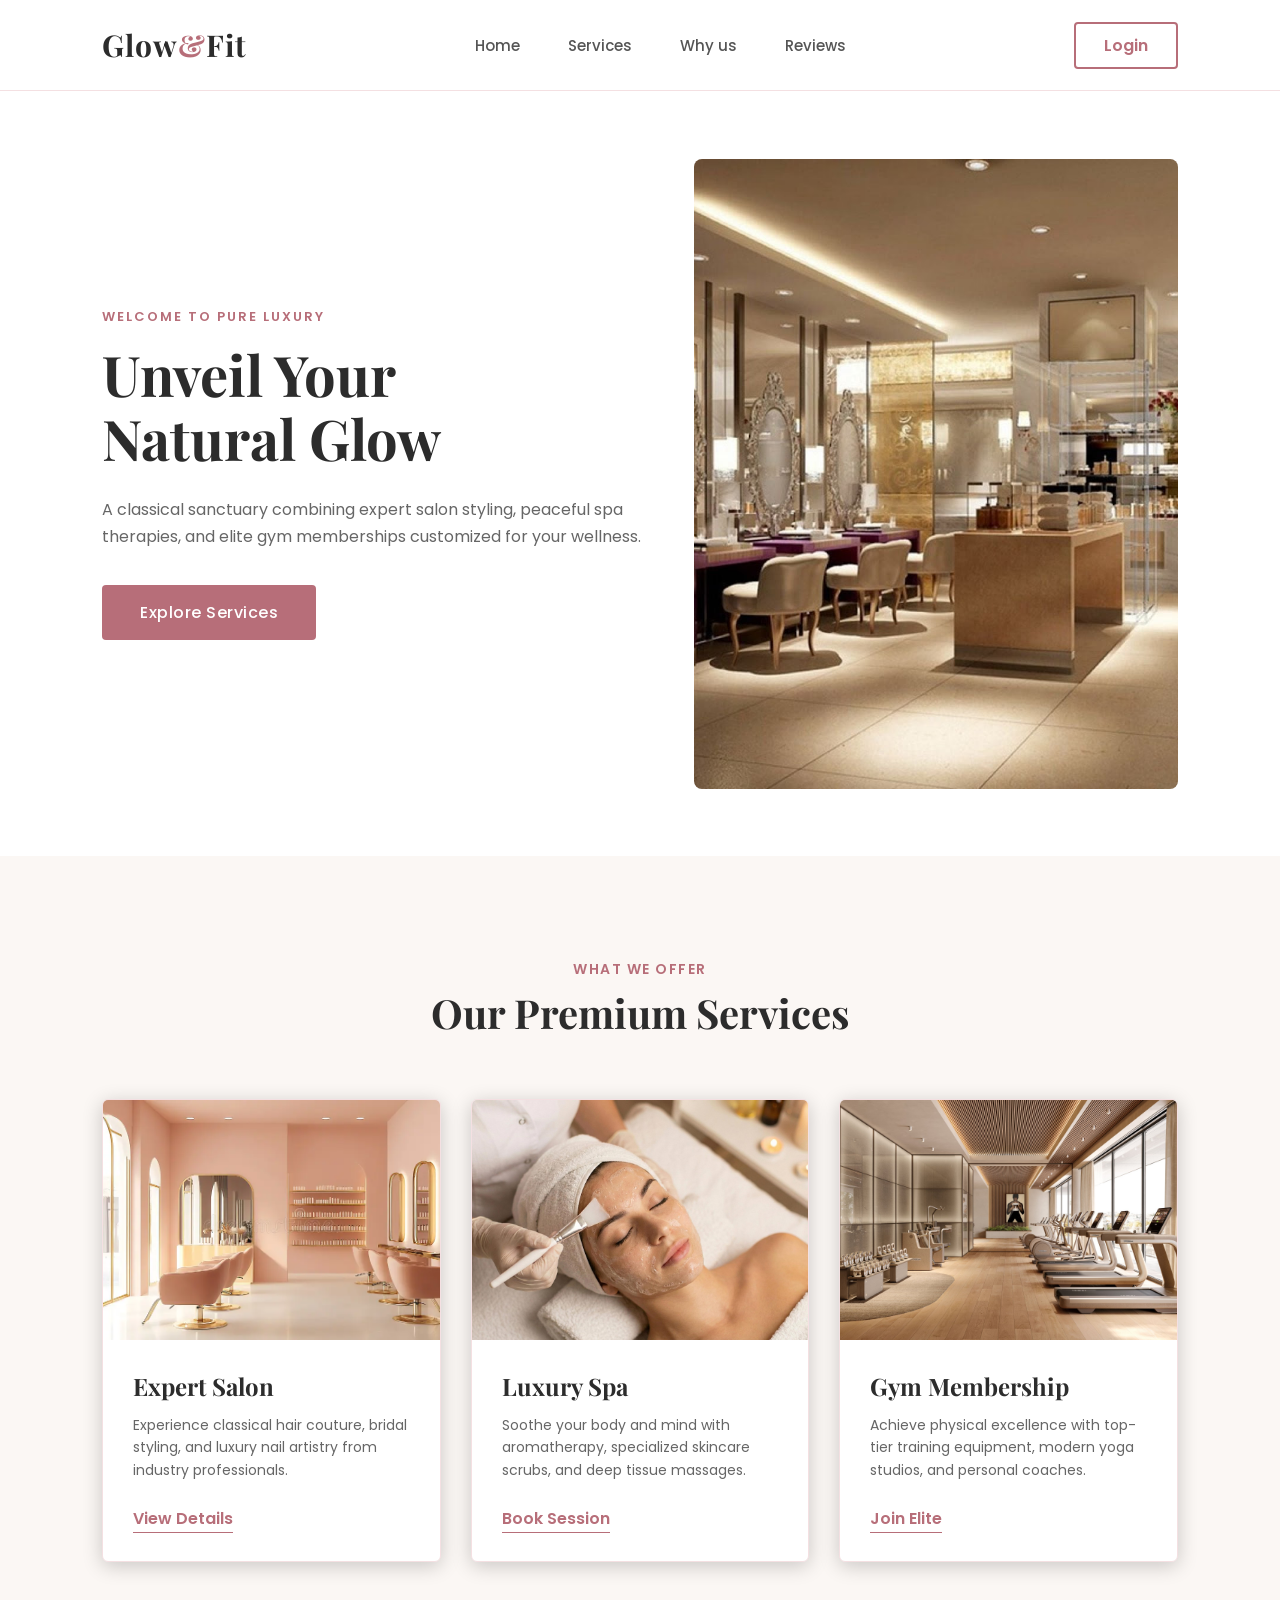
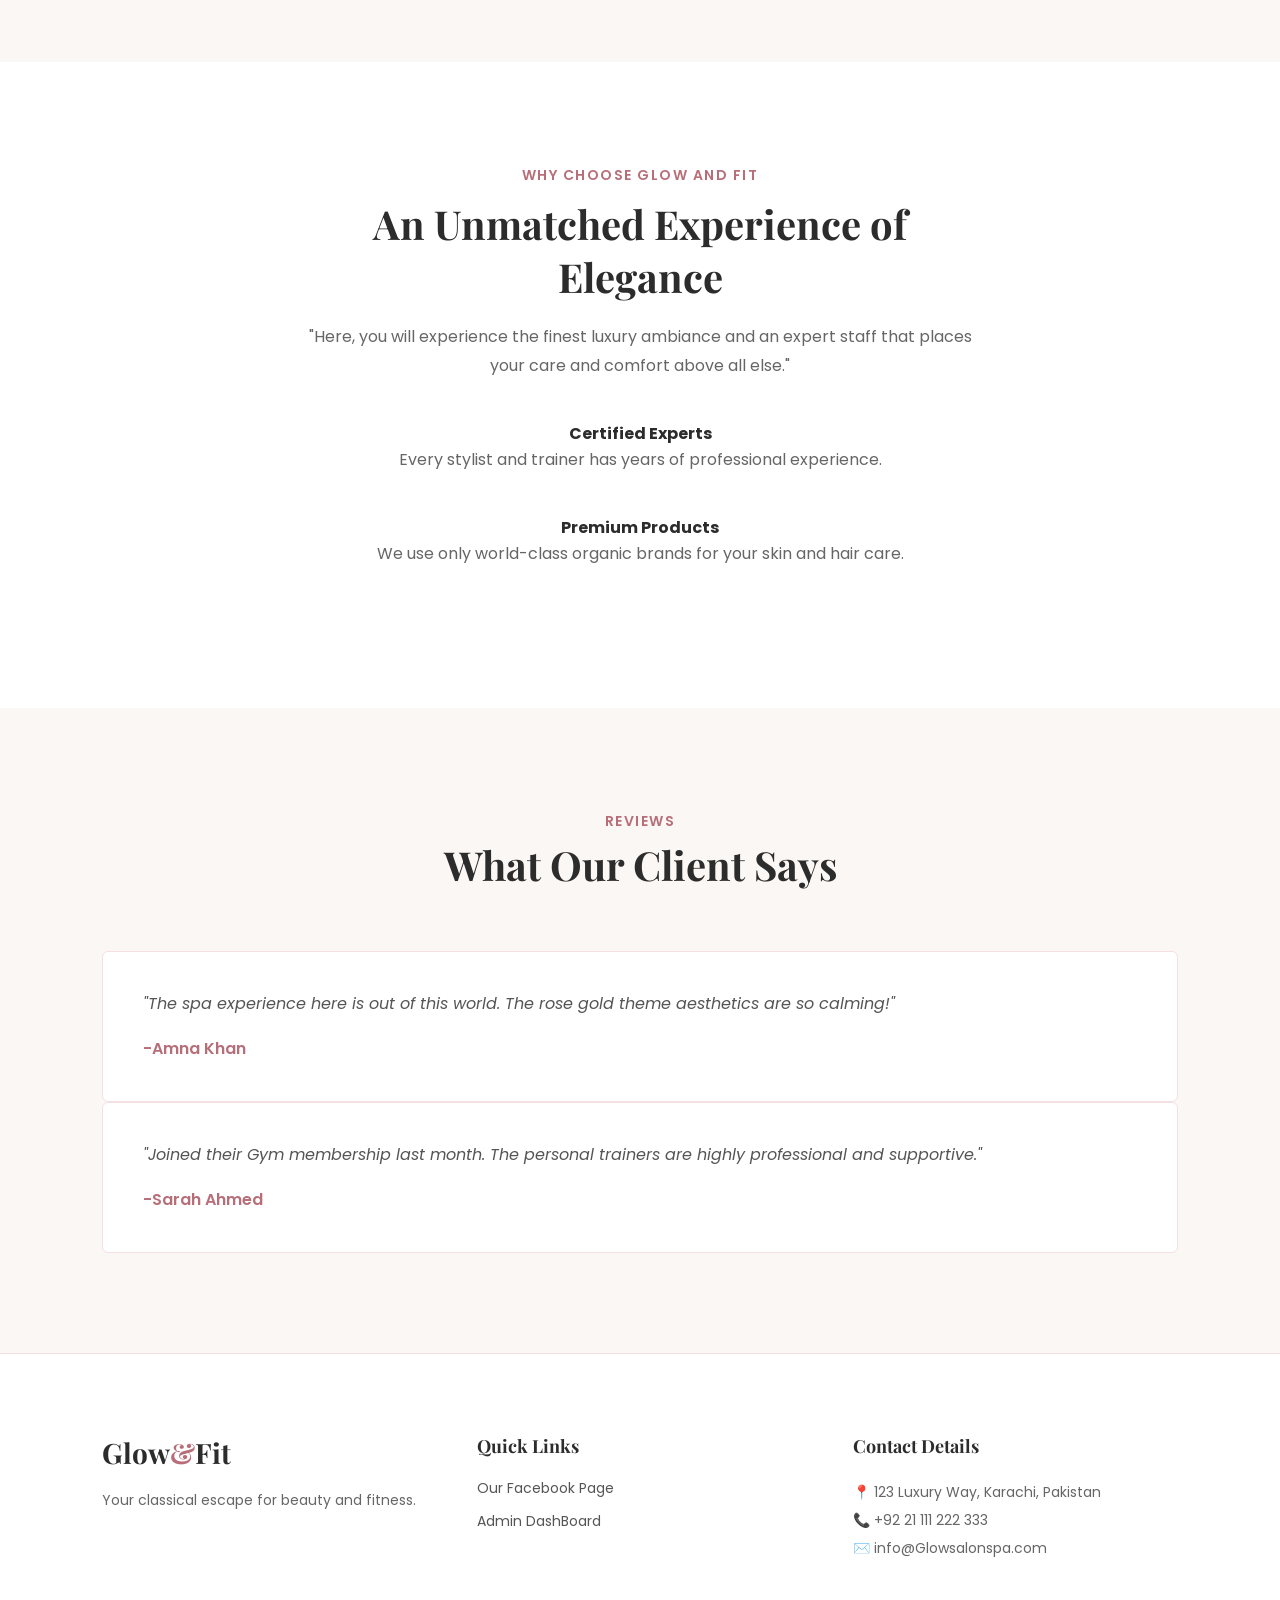
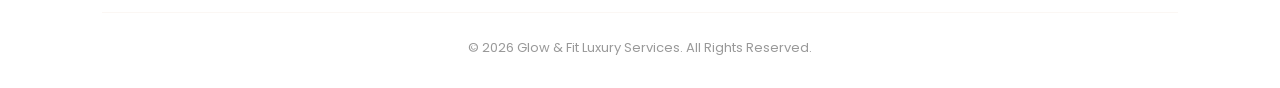
==== index.html @ 914b9cad "Rename landing_page.html to index.html" ====
<!DOCTYPE html>
<html lang="en">
<head>
    <meta charset="UTF-8">
    <meta name="viewport" content="width=device-width, initial-scale=1.0">
    <title>Glow and Fit |Spa, Salon & Gym</title>
    <link rel="stylesheet" href="landing_page.css">
    <link href="https://fonts.googleapis.com/css2?family=Playfair+Display:ital,wght@0,400..900;1,400..900&family=Poppins:wght@300;400;500;600&display=swap" rel="stylesheet">
</head>
<body>
<header class="navbar">
    <div class="logo">Glow<span>&</span>Fit</div>
    <nav class="nav-links">
     <a href="#home">Home</a>  
     <a href="#services">Services</a>
     <a href="#why-choose-us">Why us</a> 
     <a href="#testimonails">Reviews</a>
    </nav>
    <div class="nav-btn">
        <a href="dashboard.html" class="btn-login">Login</a>
    </div>
</header>
<!--Hero section-->
<section id="home" class="hero">
   <div class="hero-content">
   <span class="hero-tagline">Welcome to Pure Luxury</span> 
   <h1>Unveil Your <br>Natural Glow</h1>
   <p>A classical sanctuary combining expert salon styling, peaceful spa therapies, and elite gym memberships customized for your wellness.</p>
   <a href="#services" class="btn-cta">Explore Services</a>
   </div>
   <div class="hero-img-container">
   <div class="hero-main-img"></div>
   </div>
   </section>
   <!---SERVICES SECTION-->
   <section id="services" class="services-container">
        <div class="section-title">
            <span>What We Offer</span>
            <h2>Our Premium Services</h2>
        </div>
        <div class="services-grid">
        <!--SERVICES 1: SPA SERVICES-->  
    <div class="service-card">
        <div class="card-image salon-img"></div>
        <div class="card-content">
            <h3>Expert Salon</h3>
            <p>Experience classical hair couture, bridal styling, and luxury nail artistry from industry professionals.</p>
                    <a href="#" class="card-link">View Details</a>
        </div>
    </div>  
    <!---SERVICES 2: SPA-->
    <div class="service-card">
        <div class="card-image spa-img"></div>
        <div class="card-content">
            <h3>Luxury Spa</h3>
            <p>Soothe your body and mind with aromatherapy, specialized skincare scrubs, and deep tissue massages.</p>
            <a href="#" class="card-link">Book Session </a>
        </div>
    </div>
    <!---SERVICES 3:GYM-->
    <div class="service-card">
        <div class="card-image gym-img"></div>
        <div class="card-content">
            <h3>Gym Membership</h3>
            <p>Achieve physical excellence with top-tier training equipment, modern yoga studios, and personal coaches.</p>
                    <a href="#" class="card-link">Join Elite</a>
                </div>
        </div>
    </div>
    </section>
    <!---WHY CHOOSE US SECTION-->
    <section id="why-choose-us" class="why-us-container">
        <div class="why-us-content">
            <span>Why choose Glow and Fit</span>
            <h2>An Unmatched Experience of Elegance</h2>
            <p>"Here, you will experience the finest luxury ambiance and an expert staff that places your care and comfort above all else."</p>
            <div class="features-list">
                <div class="feature-item">
                    <h4>Certified Experts</h4>
                    <p>Every stylist and trainer has years of professional experience.</p>
                </div>
                <div class="feature-item">
                    <h4>Premium Products</h4>
                    <p>We use only world-class organic brands for your skin and hair care.</p>
                </div>
            </div>
        </div>
    </section>
    <!---TESTIMONIALS SECTION-->
    <section id="testimonials" class="testimonails-container">
        <div class="section-title">
            <span>Reviews</span>
            <h2>What Our Client Says</h2>
        </div>
        <div class="testimonials-grid">
            <div class="testimonial-card">
              <p class="review-text">"The spa experience here is out of this world. The rose gold theme aesthetics are so calming!"</p>
             <h4 class="cleint-name">-Amna Khan</h4>
            </div>
            <div class="testimonial-card">
             <p class="review-text">"Joined their Gym membership last month. The personal trainers are highly professional and supportive."</p>
          <h4 class="cleint-name">-Sarah Ahmed</h4>  
            </div>
        </div>
    </section>
   <!---FOOTER SECTION-->   
   <footer class="footer">
    <div class="footer-grid">
        <div class="footer-box">
    <h3 class="footer-logo">Glow<span>&</span>Fit</h3>
    <p>Your classical escape for beauty and fitness.</p>
        </div>
        <div class="footer-box">
            <h4>Quick Links</h4>
            <a href="https://www.facebook.com" target="_blank">Our Facebook Page</a>
            <a href="dashboard.html">Admin DashBoard</a>
        </div>
        <div class="footer-box">
                <h4>Contact Details</h4>
                <p>📍 123 Luxury Way, Karachi, Pakistan</p>
                <p>📞 +92 21 111 222 333</p>
                <p>✉️ info@Glowsalonspa.com</p>
            </div>
    </div>
    <div class="footer-bottom">
      <p>&copy; 2026 Glow & Fit Luxury Services. All Rights Reserved.</p>  
    </div>
   </footer>
</body>
</html>
---- landing_page.css ----
* {
    margin: 0;
    padding: 0;
    box-sizing: border-box;
    text-decoration: none;
    list-style: none;
}
html {
    scroll-behavior: smooth;
}
body {
    font-family: 'Poppins', sans-serif;
    color: #2c2c2c; /* Deep Charcoal for readability */
    background-color: #fbf7f4; /* Soft Beige Background */
}
/* --- NAVBAR SECTION --- */
.navbar {
    display: flex;
    justify-content: space-between;
   align-items: center;
   padding: 25px 8%;
   background-color: #ffffff; /* White navbar background */
    border-bottom: 1px solid #f4e0e2; /* Soft pink border line */
    position: sticky;
    top: 0;
    z-index: 1000;
}
.logo {
    font-family: 'Playfair Display', serif;
    font-size: 30px;
    font-weight: 700;
    color: #2c2c2c;
    letter-spacing: 1px;
}
.logo span {
    color: #b76e79;
}
.nav-links a {
    color: #555;
    font-weight: 500;
    margin: 0 22px;
    transition: color 0.3s ease;
    font-size: 15px;
}
.nav-links a:hover {
    color: #b76e79;   
}
.btn-login {
    background-color: transparent;
    color: #b76e79;  
    border: 2px solid #b76e79;   
    padding: 10px 28px;
    border-radius: 4px;
    font-weight: 600;
    transition: all 0.3s ease;
}
.btn-login:hover {
    background-color: #b76e79;   
    color: #ffffff;
    box-shadow: 0 4px 12px rgba(183, 110, 121, 0.2);
}
/* --- HERO SECTION --- */
.hero {
    height: 85vh;
    display: flex;
    align-items: center;
    justify-content: space-between;
    padding: 0 8%;
    background-color: #ffffff; /* White crisp hero background */
}
.hero-content {
    max-width: 550px;
}
.hero-tagline {
   color: #b76e79; 
   font-weight: 600;
   text-transform: uppercase;
   letter-spacing: 2px;
   font-size: 13px;
   display: block;
   margin-bottom: 15px;  
}
.hero-content h1 {
    font-family: 'Playfair Display', serif;
    font-size: 56px;
    line-height: 1.15;
    color: #2c2c2c;
    margin-bottom: 25px;
}
.hero-content p {
    font-size: 16px;
    margin-bottom: 35px;
    line-height: 1.7;
    color: #666;    
}
.btn-cta {
    background-color: #b76e79;
    color: #ffffff;
    padding:  15px 38px;
    border-radius: 4px;
    font-weight: 500;
    letter-spacing: 0.5px;
    transition: background 0.3s ease;
    display: inline-block;
}
.btn-cta:hover {
    background-color: #a25c67;
}
.hero-img-container {
   width: 45%;
   height: 70vh;
}
/* Hero section main picture placeholder */
.hero-main-img{
    width: 100%;
    height: 100%;
    background-image:  url('hero-bg.jpg');
    background-size: cover;
    background-position: center;
    border-radius: 8px;
}
/* --- SERVICES SECTION --- */
.services-container {
    padding: 100px 8%;
    background-color: #fbf7f4;
}
.section-title {
    text-align: center;
    margin-bottom: 60px;
}
.section-title span {
    color: #b76e79;
    font-size: 14px;
    font-weight: 600;
    text-transform: uppercase;
    letter-spacing: 1.5px;
}
.section-title h2 {
    font-family: 'Playfair Display', serif;
    font-size: 40px;
    color: #2c2c2c;
    margin-top: 5px;
}
.services-grid {
    display: flex;
    justify-content: space-between;
    gap: 30px;
}
.service-card {
    background: #ffffff;
    flex: 1;
    border-radius: 6px;
    overflow: hidden;
    box-shadow: 0 4px 20px rgba(0, 0, 0, 0.2);
    border: 1px solid #f4e0e2;
    transition: transform 0.3s ease;
}
.service-card:hover {
    transform: translateY(-8px);
}
.card-image  {
    height: 240px;
    background-size: cover;
    background-position: center;
}
.salon-img  {
    background-image:  url('salon.jpg');
}
.spa-img {
    background-image: url('spa.jpg');
}
.gym-img {
    background-image: url('gym.jpg');
}
.card-content {
    padding: 30px;
}
.card-content h3 {
    font-family: 'Playfair Display', serif;
    font-size: 24px;
    color: #2c2c2c;
    margin-bottom: 12px;
}
.card-content p {
    font-size: 14px;
    color: #666;
    line-height: 1.6;
    margin-bottom: 25px;
}
.card-link {
    color: #b76e79;
    font-weight: 600;
    border-bottom: 1px solid #b76e79;
    padding-bottom: 2px;
     transition: opacity 0.3s;
}
.card-link:hover {
    opacity: 0.7;
}
/* --- WHY CHOOSE US SECTION --- */
.why-us-container {
    padding: 100px 8%;
    background-color: #ffffff;
    display: flex;
    align-items: center;
    justify-content: center;
    text-align: center;
}
.why-us-content{
    max-width: 700px;
}
.why-us-content span {
    color: #b76e79;
    font-size: 14px;
    font-weight: 600;
    text-transform: uppercase;
    letter-spacing: 1.5px;
}
.why-us-content h2 {
    font-family: 'Playfair Display', serif;
    font-size: 40px;
    margin: 10px 0 20px 0;
}
.why-us-content p {
    color: #666;
    line-height: 1.8;
    margin-bottom: 40px;
}
.feautres-list {
    display: flex;
    justify-content: space-between;
    gap: 30px;
    text-align: left;
}
.feautre-item {
    background-color: #fbf7f4;
    padding: 25px;
    border-radius: 6px;
    flex: 1;
    border-left: 4px solid #b76e79;
}
.feautre-item h4 {
    font-family: 'Playfair Display', serif;
    font-size: 18px;
    margin-bottom: 8px;
    color: #2c2c2c;
}
/* --- TESTIMONIALS SECTION --- */
.testimonails-container {
    padding: 100px 8%;
    background-color: #fbf7f4;
}
.testimonails-grid {
    display: flex;
    justify-content: space-between;
    gap: 30px;
}
.testimonial-card {
    background-color: #ffffff;
    padding: 40px;
    border-radius: 6px;
    flex: 1;
    border: 1px solid #f4e0e2;
    position: relative;
}
.review-text {
    font-style: italic;
    color: #555;
    line-height: 1.5;
    margin-bottom: 20px;
}
.cleint-name {
    color: #b76e79;
    font-weight: 600;
}
/* --- FOOTER SECTION --- */
.footer {
    background-color: #ffffff;
    padding: 80px 8% 30px 8%;
   border-top: 1px solid #f4e0e2;
}
.footer-grid {
    display: flex;
    justify-content: space-between;
    gap: 50px;
    margin-bottom: 50px;
}
.footer-box {
    flex: 1;
}
.footer-logo {
    font-family: 'Playfair Display', serif;
    font-size: 28px;
    margin-bottom: 15px;
}
.footer-logo span { color: #b76e79;}
.footer-box h4{
    font-family: 'Playfair Display', serif;
    font-size: 18px;
    margin-bottom: 20px;
    color: #2c2c2c;
}
.footer-box p {
    color: #666;
    font-size: 14px;
   line-height: 2;
}
.footer-box a {
    display: block;
    color: #555;
    font-size: 14px;
    margin-bottom: 12px;
    transition: color 0.3s;
}
.footer-box a:hover {
    color: #b76e79;
}
.footer-bottom {
    text-align: center;
    border-top: 1px solid #fbf7f4;
    padding-top: 25px;
    font-size: 13px;
    color: #999;
}
/* --- RESPONSIVE LAYOUT (Mobile View) --- */
@media (max-width: 768px) {
    .nav-links { display: none; }
    .hero { flex-direction: column; text-align: center; height: auto; padding: 50px 5%; }
    .hero-image-container { width: 100%; height: 40vh; margin-top: 30px; }
    .services-grid, .features-list, .testimonials-grid, .footer-grid { flex-direction: column; }
    .hero-content h1 { font-size: 38px; }
}
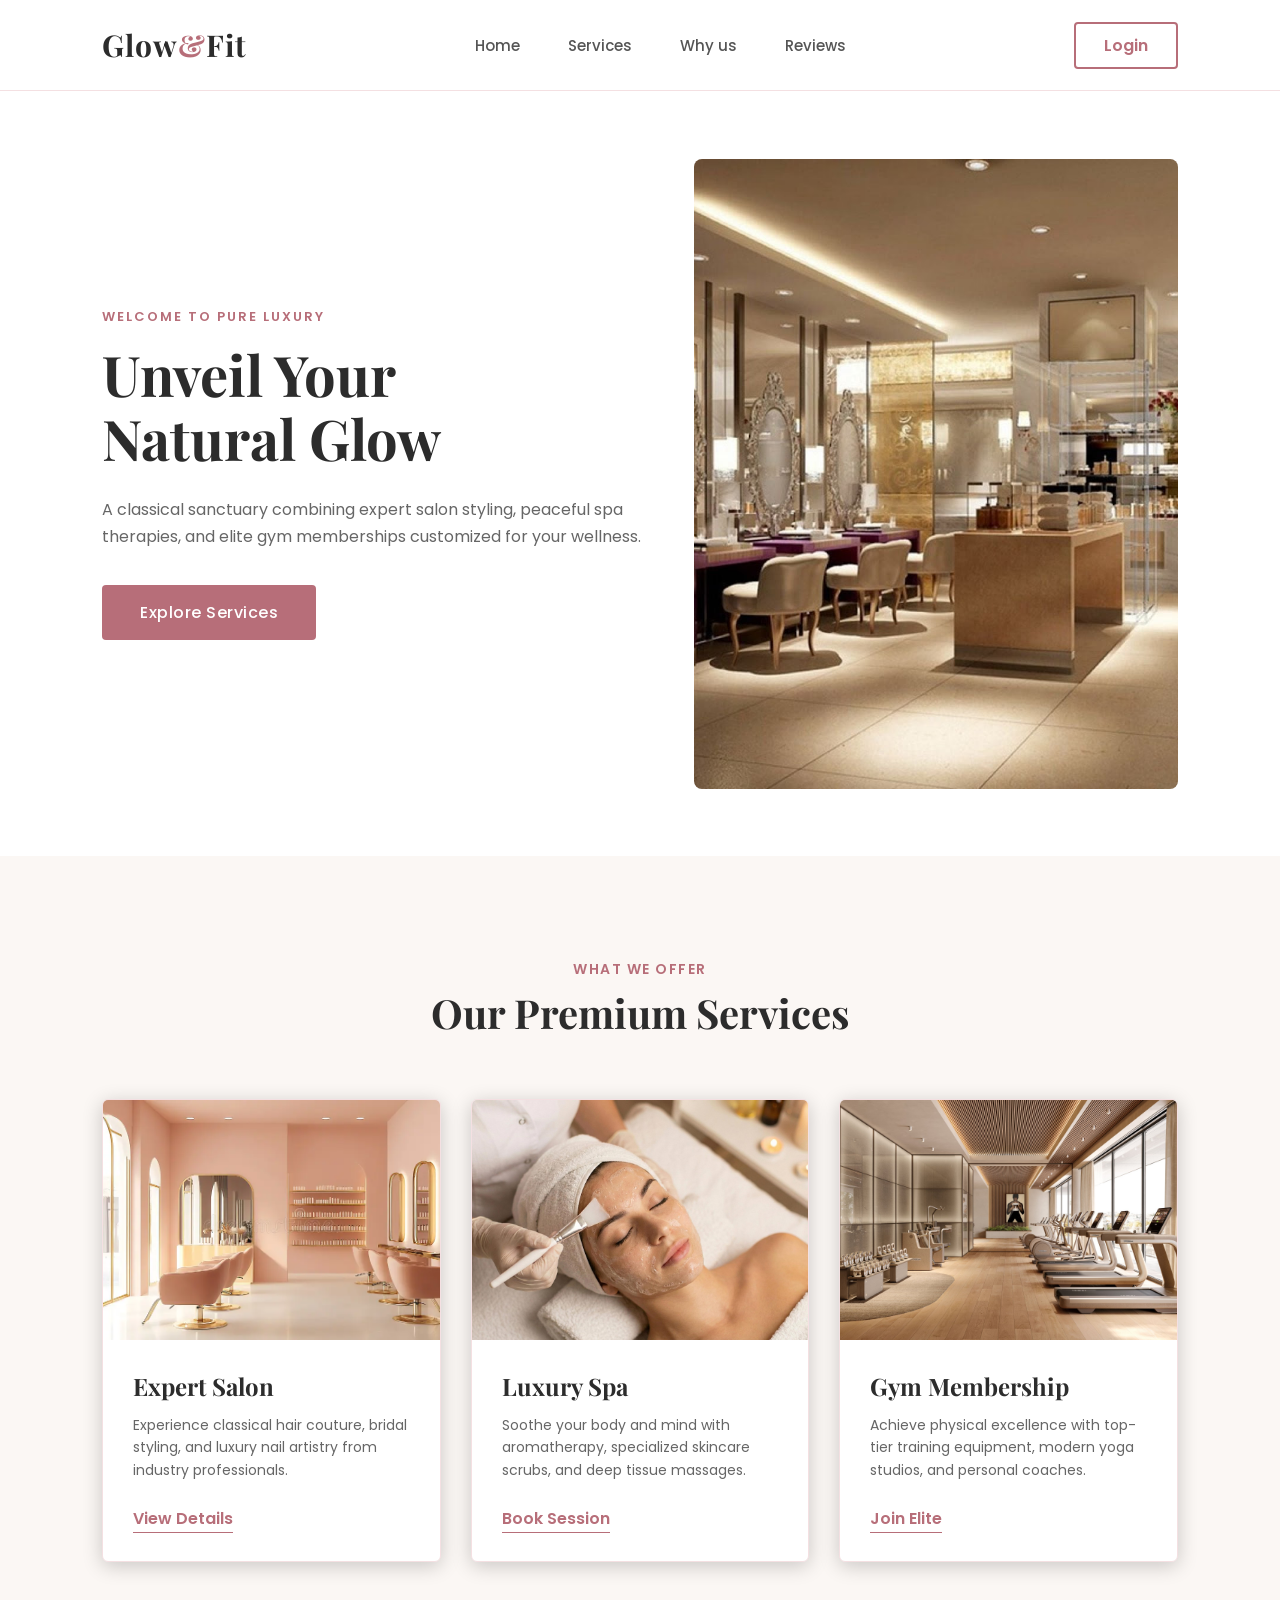
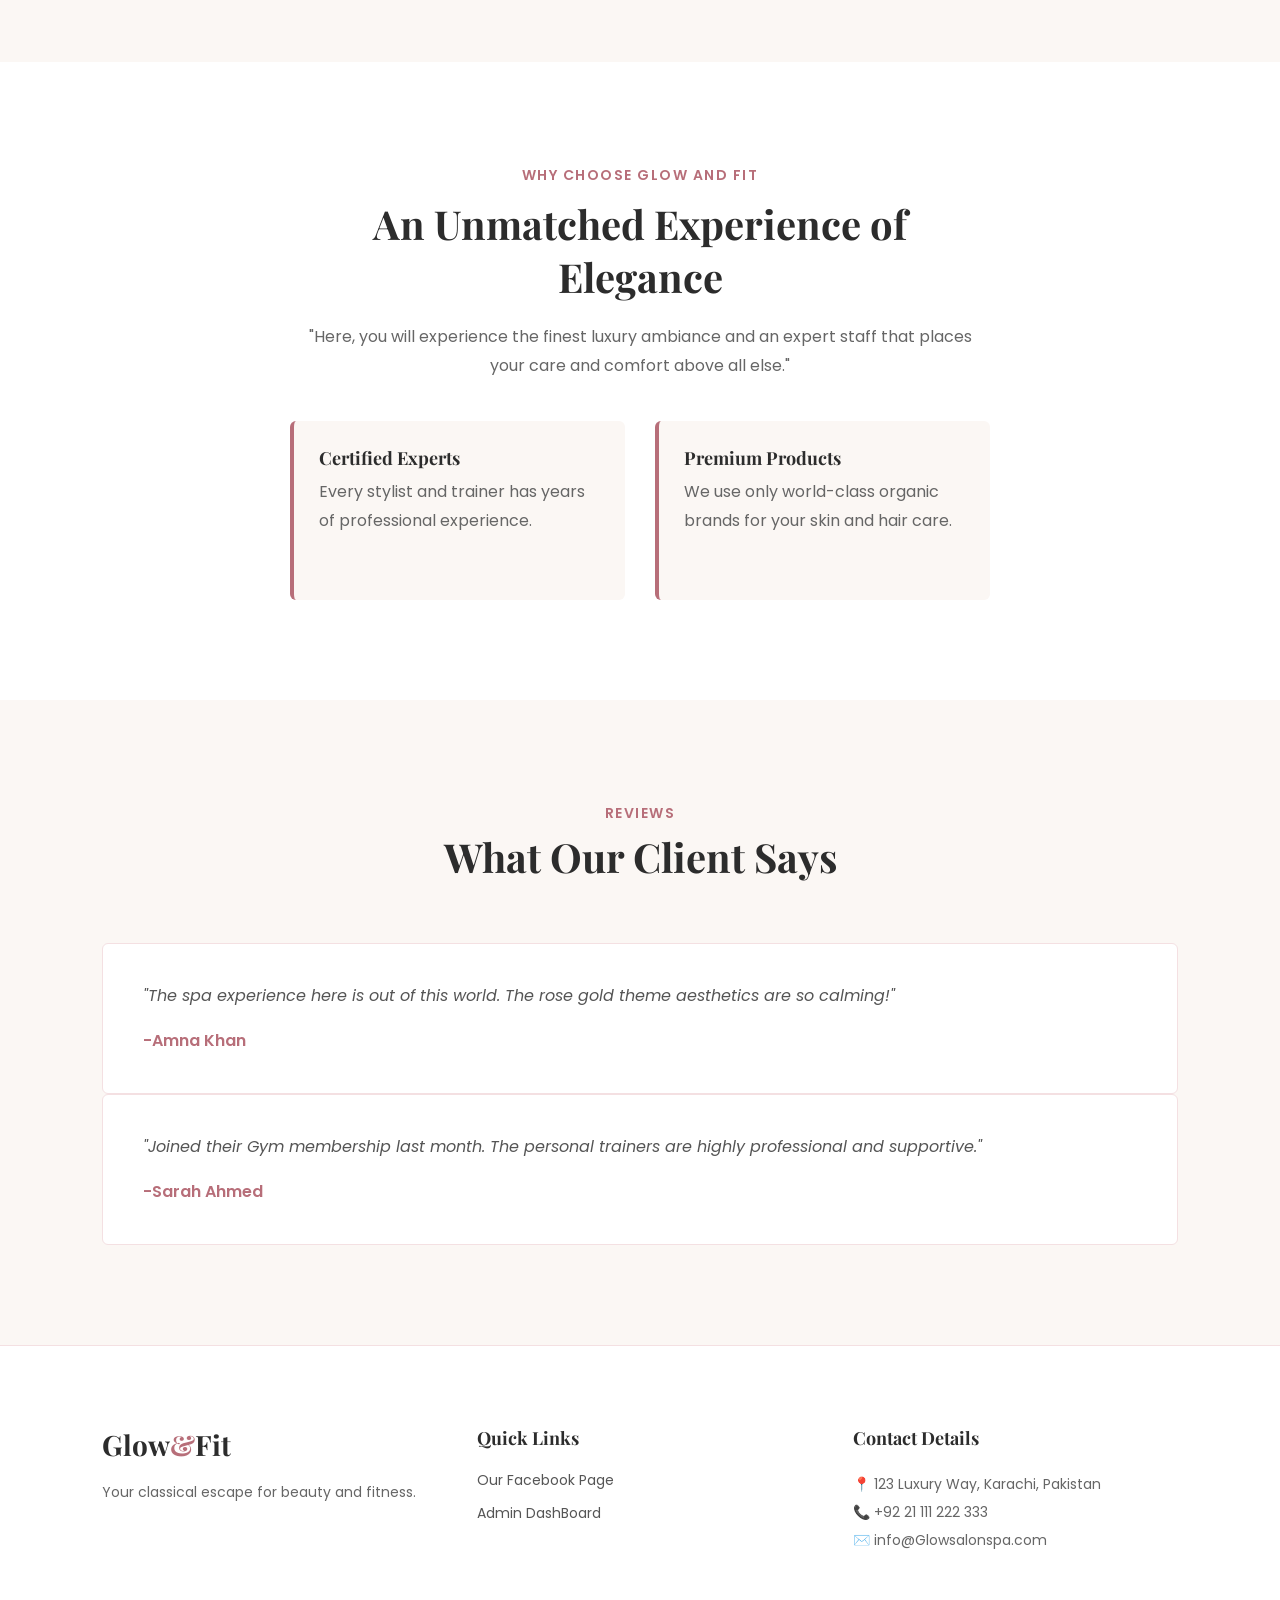
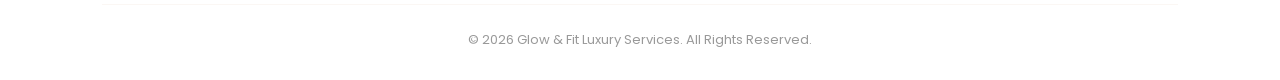
==== commit adc02867: "Fix HTML formatting and structure" ====
--- a/index.html
+++ b/index.html
@@ -4,7 +4,7 @@
     <meta charset="UTF-8">
     <meta name="viewport" content="width=device-width, initial-scale=1.0">
     <title>Glow and Fit |Spa, Salon & Gym</title>
-    <link rel="stylesheet" href="landing_page.css">
+    <link rel="stylesheet" href="style.css">
     <link href="https://fonts.googleapis.com/css2?family=Playfair+Display:ital,wght@0,400..900;1,400..900&family=Poppins:wght@300;400;500;600&display=swap" rel="stylesheet">
 </head>
 <body>
@@ -14,7 +14,7 @@
      <a href="#home">Home</a>  
      <a href="#services">Services</a>
      <a href="#why-choose-us">Why us</a> 
-     <a href="#testimonails">Reviews</a>
+     <a href="#testimonials">Reviews</a>
     </nav>
     <div class="nav-btn">
         <a href="dashboard.html" class="btn-login">Login</a>
--- a/style.css
+++ b/style.css
@@ -0,0 +1,366 @@
+* {
+    margin: 0;
+    padding: 0;
+    box-sizing: border-box;
+    text-decoration: none;
+    list-style: none;
+}
+html {
+    scroll-behavior: smooth;
+}
+body {
+    font-family: 'Poppins', sans-serif;
+    color: #2c2c2c; 
+    background-color: #fbf7f4; 
+}
+
+/* --- NAVBAR SECTION --- */
+.navbar {
+    display: flex;
+    justify-content: space-between;
+    align-items: center;
+    padding: 25px 8%;
+    background-color: #ffffff; 
+    border-bottom: 1px solid #f4e0e2; 
+    position: sticky;
+    top: 0;
+    z-index: 1000;
+}
+.logo {
+    font-family: 'Playfair Display', serif;
+    font-size: 30px;
+    font-weight: 700;
+    color: #2c2c2c;
+    letter-spacing: 1px;
+}
+.logo span {
+    color: #b76e79;
+}
+.nav-links a {
+    color: #555;
+    font-weight: 500;
+    margin: 0 22px;
+    transition: color 0.3s ease;
+    font-size: 15px;
+}
+.nav-links a:hover {
+    color: #b76e79;   
+}
+.btn-login {
+    background-color: transparent;
+    color: #b76e79;  
+    border: 2px solid #b76e79;   
+    padding: 10px 28px;
+    border-radius: 4px;
+    font-weight: 600;
+    transition: all 0.3s ease;
+}
+.btn-login:hover {
+    background-color: #b76e79;   
+    color: #ffffff;
+    box-shadow: 0 4px 12px rgba(183, 110, 121, 0.2);
+}
+
+/* --- HERO SECTION --- */
+.hero {
+    height: 85vh;
+    display: flex;
+    align-items: center;
+    justify-content: space-between;
+    padding: 0 8%;
+    background-color: #ffffff; 
+}
+.hero-content {
+    max-width: 550px;
+}
+.hero-tagline {
+   color: #b76e79; 
+   font-weight: 600;
+   text-transform: uppercase;
+   letter-spacing: 2px;
+   font-size: 13px;
+   display: block;
+   margin-bottom: 15px;  
+}
+.hero-content h1 {
+    font-family: 'Playfair Display', serif;
+    font-size: 56px;
+    line-height: 1.15;
+    color: #2c2c2c;
+    margin-bottom: 25px;
+}
+.hero-content p {
+    font-size: 16px;
+    margin-bottom: 35px;
+    line-height: 1.7;
+    color: #666;    
+}
+.btn-cta {
+    background-color: #b76e79;
+    color: #ffffff;
+    padding:  15px 38px;
+    border-radius: 4px;
+    font-weight: 500;
+    letter-spacing: 0.5px;
+    transition: background 0.3s ease;
+    display: inline-block;
+}
+.btn-cta:hover {
+    background-color: #a25c67;
+}
+.hero-img-container {
+   width: 45%;
+   height: 70vh;
+}
+.hero-main-img{
+    width: 100%;
+    height: 100%;
+    background-image: url('hero-bg.jpg');
+    background-size: cover;
+    background-position: center;
+    border-radius: 8px;
+}
+
+/* --- SERVICES SECTION --- */
+.services-container {
+    padding: 100px 8%;
+    background-color: #fbf7f4;
+}
+.section-title {
+    text-align: center;
+    margin-bottom: 60px;
+}
+.section-title span {
+    color: #b76e79;
+    font-size: 14px;
+    font-weight: 600;
+    text-transform: uppercase;
+    letter-spacing: 1.5px;
+}
+.section-title h2 {
+    font-family: 'Playfair Display', serif;
+    font-size: 40px;
+    color: #2c2c2c;
+    margin-top: 5px;
+}
+.services-grid {
+    display: flex;
+    justify-content: space-between;
+    gap: 30px;
+}
+.service-card {
+    background: #ffffff;
+    flex: 1;
+    border-radius: 6px;
+    overflow: hidden;
+    box-shadow: 0 4px 20px rgba(0, 0, 0, 0.2);
+    border: 1px solid #f4e0e2;
+    transition: transform 0.3s ease;
+}
+.service-card:hover {
+    transform: translateY(-8px);
+}
+.card-image  {
+    height: 240px;
+    background-size: cover;
+    background-position: center;
+}
+.salon-img  { background-image: url('salon.jpg'); }
+.spa-img { background-image: url('spa.jpg'); }
+.gym-img { background-image: url('gym.jpg'); }
+
+.card-content {
+    padding: 30px;
+}
+.card-content h3 {
+    font-family: 'Playfair Display', serif;
+    font-size: 24px;
+    color: #2c2c2c;
+    margin-bottom: 12px;
+}
+.card-content p {
+    font-size: 14px;
+    color: #666;
+    line-height: 1.6;
+    margin-bottom: 25px;
+}
+.card-link {
+    color: #b76e79;
+    font-weight: 600;
+    border-bottom: 1px solid #b76e79;
+    padding-bottom: 2px;
+    transition: opacity 0.3s;
+}
+.card-link:hover {
+    opacity: 0.7;
+}
+
+/* --- WHY CHOOSE US SECTION --- */
+.why-us-container {
+    padding: 100px 8%;
+    background-color: #ffffff;
+    display: flex;
+    align-items: center;
+    justify-content: center;
+    text-align: center;
+}
+.why-us-content{
+    max-width: 700px;
+}
+.why-us-content span {
+    color: #b76e79;
+    font-size: 14px;
+    font-weight: 600;
+    text-transform: uppercase;
+    letter-spacing: 1.5px;
+}
+.why-us-content h2 {
+    font-family: 'Playfair Display', serif;
+    font-size: 40px;
+    margin: 10px 0 20px 0;
+}
+.why-us-content p {
+    color: #666;
+    line-height: 1.8;
+    margin-bottom: 40px;
+}
+.features-list {
+    display: flex;
+    justify-content: space-between;
+    gap: 30px;
+    text-align: left;
+}
+.feature-item {
+    background-color: #fbf7f4;
+    padding: 25px;
+    border-radius: 6px;
+    flex: 1;
+    border-left: 4px solid #b76e79;
+}
+.feature-item h4 {
+    font-family: 'Playfair Display', serif;
+    font-size: 18px;
+    margin-bottom: 8px;
+    color: #2c2c2c;
+}
+
+/* --- TESTIMONIALS SECTION --- */
+.testimonails-container {
+    padding: 100px 8%;
+    background-color: #fbf7f4;
+}
+.testimonails-grid {
+    display: flex;
+    justify-content: space-between;
+    gap: 30px;
+}
+.testimonial-card {
+    background-color: #ffffff;
+    padding: 40px;
+    border-radius: 6px;
+    flex: 1;
+    border: 1px solid #f4e0e2;
+    position: relative;
+}
+.review-text {
+    font-style: italic;
+    color: #555;
+    line-height: 1.5;
+    margin-bottom: 20px;
+}
+.cleint-name {
+    color: #b76e79;
+    font-weight: 600;
+}
+
+/* --- FOOTER SECTION --- */
+.footer {
+    background-color: #ffffff;
+    padding: 80px 8% 30px 8%;
+    border-top: 1px solid #f4e0e2;
+}
+.footer-grid {
+    display: flex;
+    justify-content: space-between;
+    gap: 50px;
+    margin-bottom: 50px;
+}
+.footer-box {
+    flex: 1;
+}
+.footer-logo {
+    font-family: 'Playfair Display', serif;
+    font-size: 28px;
+    margin-bottom: 15px;
+}
+.footer-logo span { color: #b76e79;}
+.footer-box h4{
+    font-family: 'Playfair Display', serif;
+    font-size: 18px;
+    margin-bottom: 20px;
+    color: #2c2c2c;
+}
+.footer-box p {
+    color: #666;
+    font-size: 14px;
+    line-height: 2;
+}
+.footer-box a {
+    display: block;
+    color: #555;
+    font-size: 14px;
+    margin-bottom: 12px;
+    transition: color 0.3s;
+}
+.footer-box a:hover {
+    color: #b76e79;
+}
+.footer-bottom {
+    text-align: center;
+    border-top: 1px solid #fbf7f4;
+    padding-top: 25px;
+    font-size: 13px;
+    color: #999;
+}
+
+/* --- RESPONSIVE LAYOUT (Mobile & Tablet View) --- */
+@media (max-width: 992px) {
+    .navbar { padding: 20px 5%; }
+    .hero { padding: 40px 5%; height: auto; }
+    .hero-content h1 { font-size: 44px; }
+}
+
+@media (max-width: 768px) {
+    .nav-links { display: none; }
+    .hero { 
+        flex-direction: column-reverse; 
+        text-align: center; 
+        padding: 60px 5% 40px 5%; 
+    }
+    .hero-content { max-width: 100%; margin-top: 30px; }
+    .hero-content h1 { font-size: 36px; }
+    .hero-img-container { width: 100%; height: 45vh; }
+    
+    .services-grid, 
+    .features-list,
+    .testimonials-grid, 
+    .footer-grid { 
+        flex-direction: column; 
+        gap: 25px;
+    }
+    .service-card,
+    .feature-item, 
+    .testimonial-card,
+    .footer-box {
+        width: 100%;
+        flex: none;
+    }
+    .services-container,
+    .why-us-container,
+    .testimonails-container,
+    .footer {
+        padding: 60px 5%;
+    }
+    .section-title h2,
+    .why-us-content h2 { font-size: 30px; }
+}
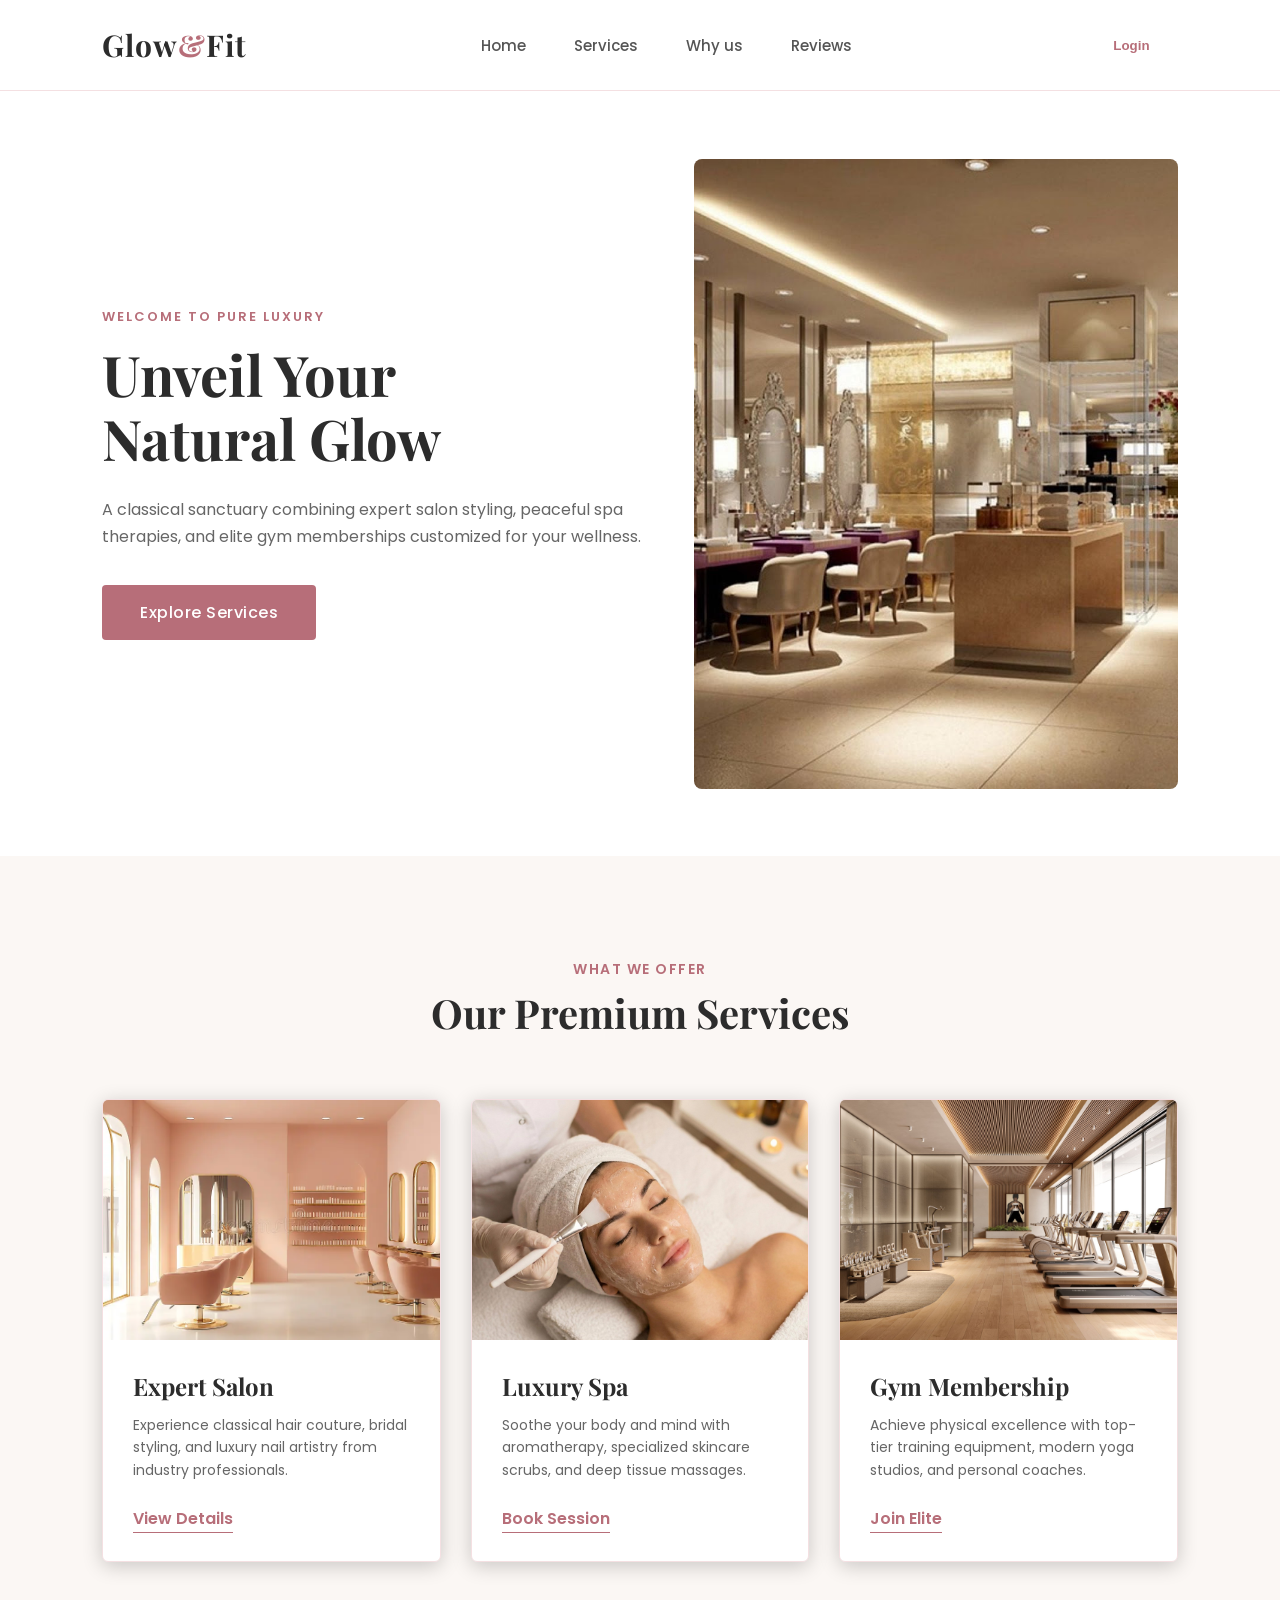
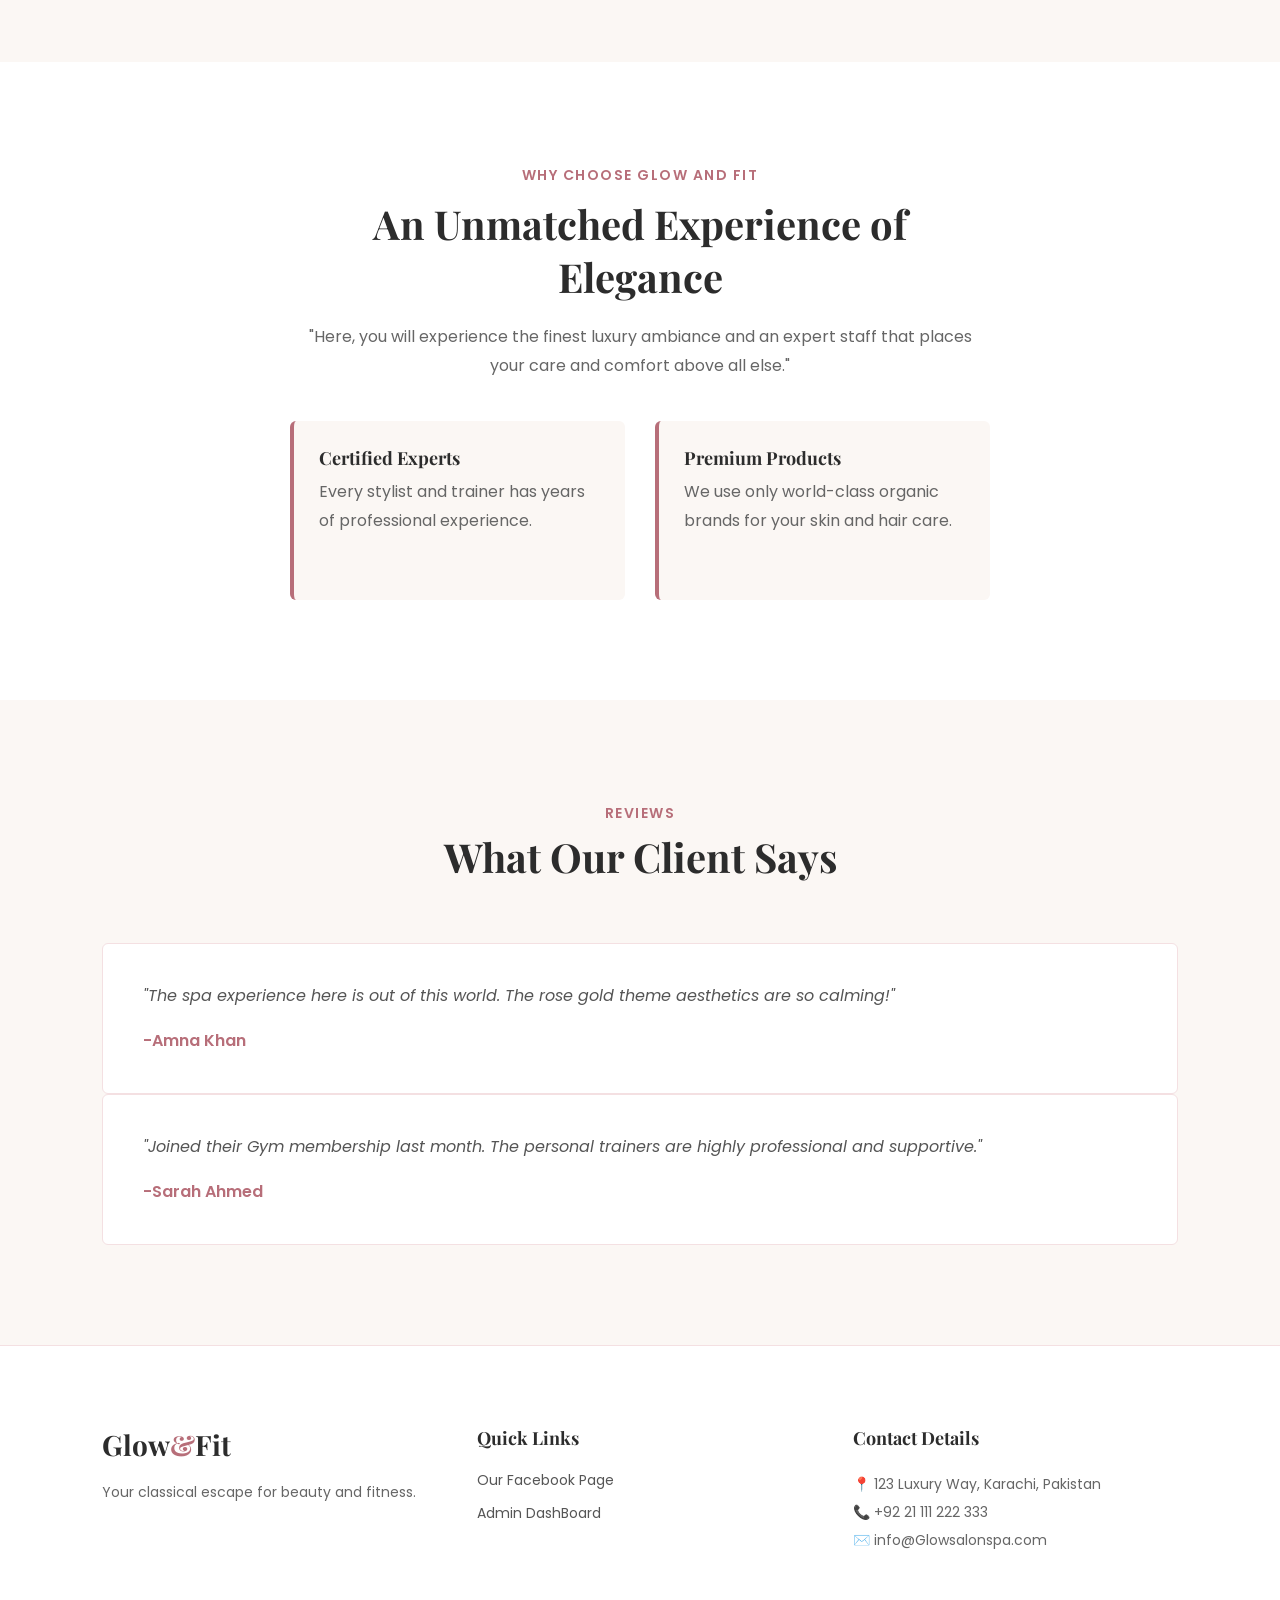
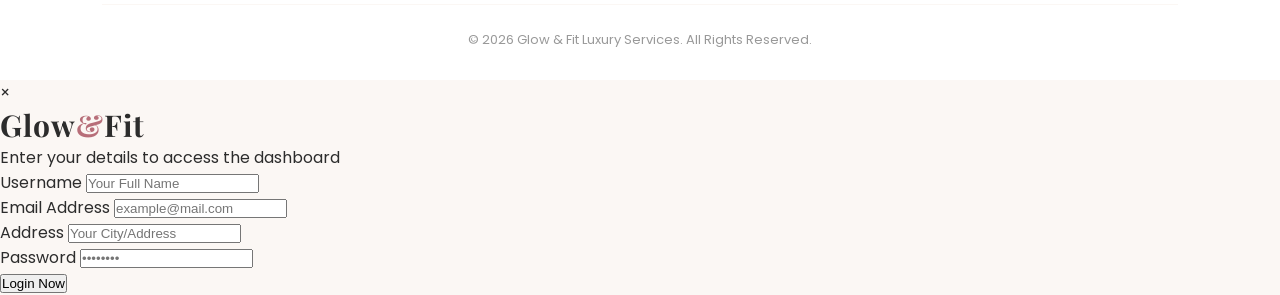
==== commit 73448e69: "Refactor index.html to improve structure and add login modal" ====
--- a/index.html
+++ b/index.html
@@ -16,9 +16,9 @@
      <a href="#why-choose-us">Why us</a> 
      <a href="#testimonials">Reviews</a>
     </nav>
-    <div class="nav-btn">
-        <a href="dashboard.html" class="btn-login">Login</a>
-    </div>
+     <div class="nav-btn">
+    <button id="loginBtn" class="btn-login" style="cursor: pointer; border: none; outline: none;">Login</button>
+</div>
 </header>
 <!--Hero section-->
 <section id="home" class="hero">
@@ -126,5 +126,63 @@
       <p>&copy; 2026 Glow & Fit Luxury Services. All Rights Reserved.</p>  
     </div>
    </footer>
+        <div class="login-overlay" id="loginModal">
+        <div class="login-modal-box">
+            <span class="close-btn" id="closeModal">&times;</span>
+            
+            <div class="modal-header">
+                <h2 class="logo">Glow<span>&</span>Fit</h2>
+                <p>Enter your details to access the dashboard</p>
+            </div>
+
+            <form action="dashboard.html" class="modal-form">
+                <div class="input-field">
+                    <label>Username</label>
+                    <input type="text" placeholder="Your Full Name" required>
+                </div>
+
+                <div class="input-field">
+                    <label>Email Address</label>
+                    <input type="email" placeholder="example@mail.com" required>
+                </div>
+
+                <div class="input-field">
+                    <label>Address</label>
+                    <input type="text" placeholder="Your City/Address" required>
+                </div>
+
+                <div class="input-field">
+                    <label>Password</label>
+                    <input type="password" placeholder="••••••••" required>
+                </div>
+
+                <button type="submit" class="btn-submit">Login Now</button>
+            </form>
+        </div>
+    </div>
+
+    <script>
+        const loginBtn = document.getElementById('loginBtn');
+        const loginModal = document.getElementById('loginModal');
+        const closeModal = document.getElementById('closeModal');
+
+        loginBtn.addEventListener('click', () => {
+            loginModal.style.display = 'flex';
+        });
+
+        closeModal.addEventListener('click', () => {
+            loginModal.style.display = 'none';
+        });
+
+        window.addEventListener('click', (e) => {
+            if (e.target === loginModal) {
+                loginModal.style.display = 'none';
+            }
+        });
+    </script>
+
 </body>
 </html>
+
+
+
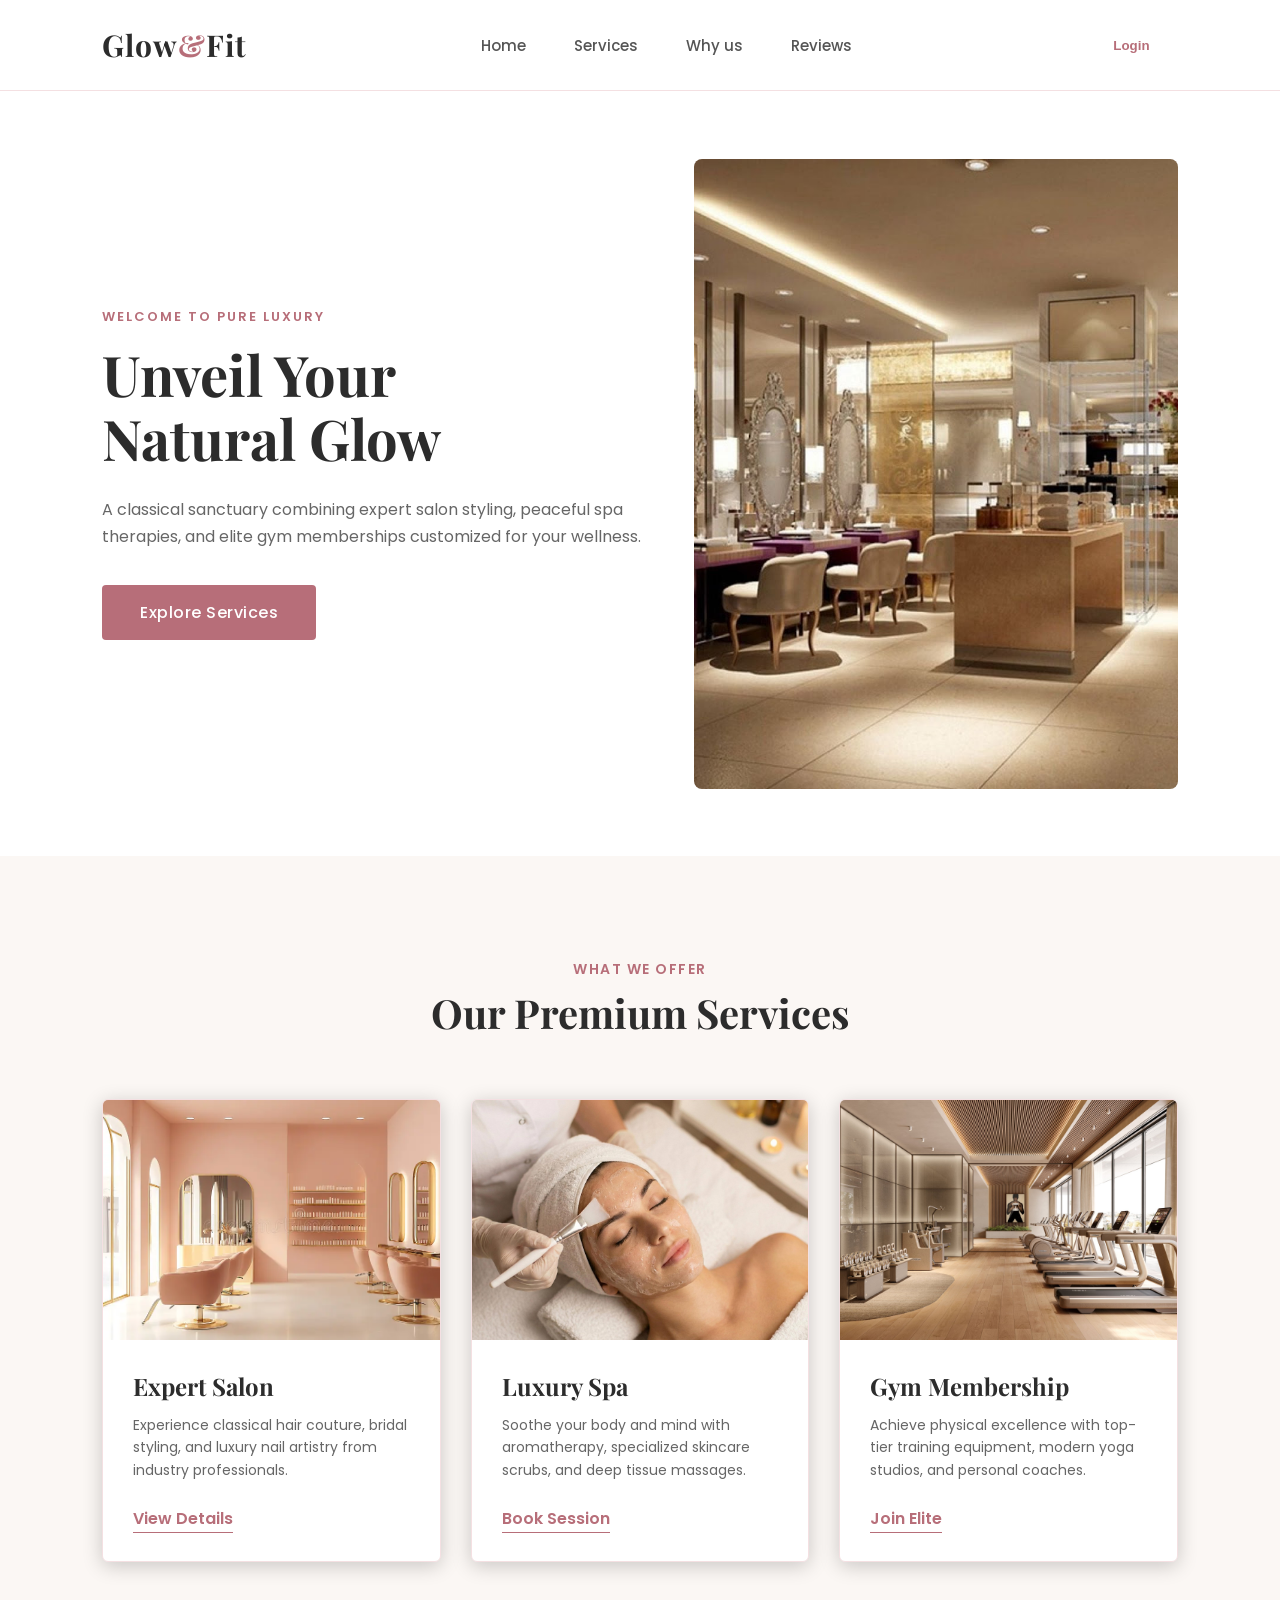
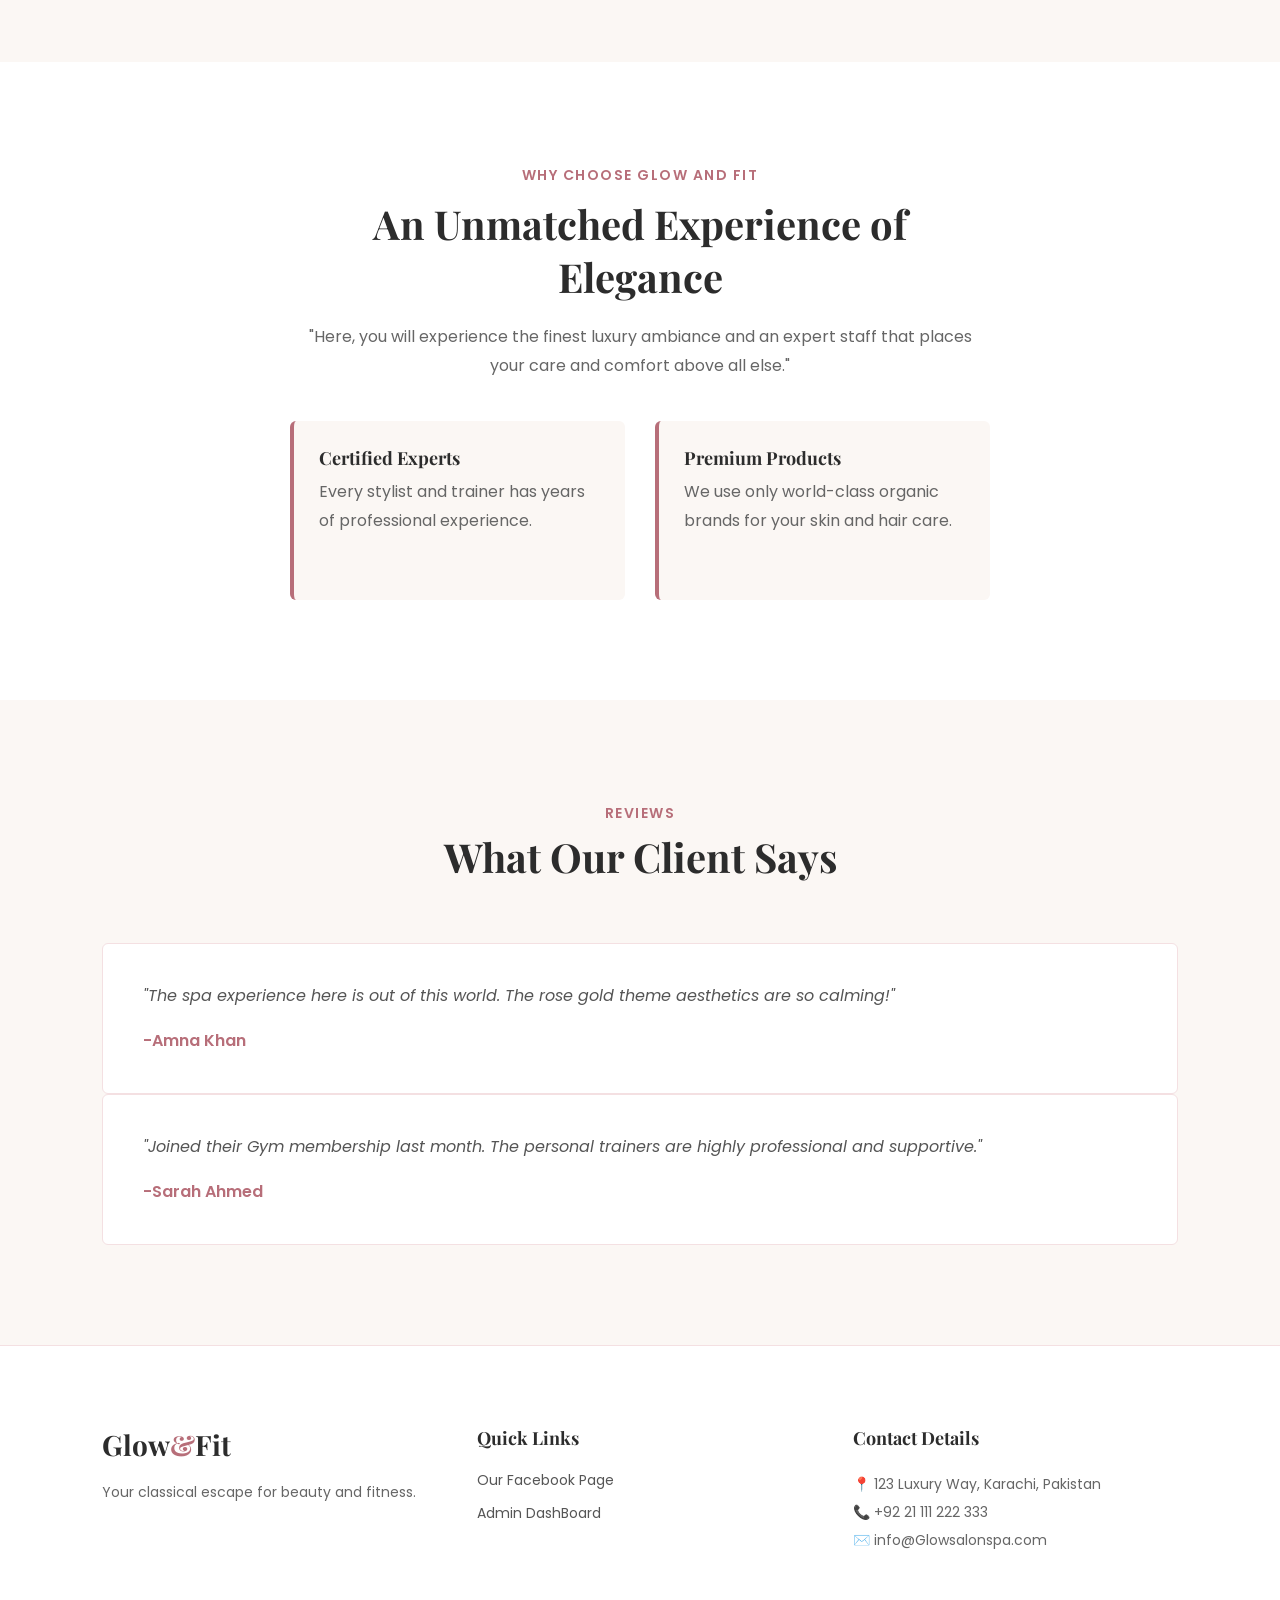
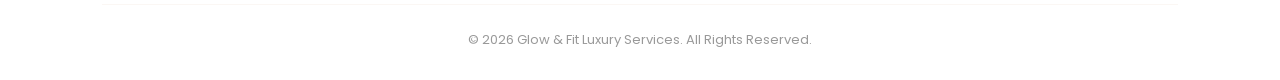
==== commit e75ff716: "Update index.html" ====
--- a/index.html
+++ b/index.html
@@ -113,7 +113,7 @@
         <div class="footer-box">
             <h4>Quick Links</h4>
             <a href="https://www.facebook.com" target="_blank">Our Facebook Page</a>
-            <a href="dashboard.html">Admin DashBoard</a>
+            <a href="Dashboard.html">Admin DashBoard</a>
         </div>
         <div class="footer-box">
                 <h4>Contact Details</h4>
@@ -135,7 +135,7 @@
                 <p>Enter your details to access the dashboard</p>
             </div>
 
-            <form action="dashboard.html" class="modal-form">
+            <form action="Dashboard.html" class="modal-form">
                 <div class="input-field">
                     <label>Username</label>
                     <input type="text" placeholder="Your Full Name" required>
--- a/style.css
+++ b/style.css
@@ -364,3 +364,100 @@
     .section-title h2,
     .why-us-content h2 { font-size: 30px; }
 }
+/* ==========================================
+   LOGIN MODAL POP-UP STYLES 
+   ========================================== */
+
+/* Modal Overlay - Poori screen cover karne ke liye */
+.login-overlay {
+    position: fixed;
+    top: 0;
+    left: 0;
+    width: 100%;
+    height: 100%;
+    background: rgba(0, 0, 0, 0.6); /* Black transparent background */
+    backdrop-filter: blur(8px); /* Peeche ka area blur karne ke liye */
+    display: none; /* Shuru mein hidden rahega */
+    justify-content: center;
+    align-items: center;
+    z-index: 9999;
+}
+
+/* Modal Box Styling */
+.login-modal-box {
+    background: #fff;
+    padding: 40px;
+    border-radius: 20px;
+    width: 90%;
+    max-width: 450px;
+    position: relative;
+    box-shadow: 0 15px 35px rgba(0,0,0,0.2);
+    animation: fadeIn 0.4s ease;
+}
+
+@keyframes fadeIn {
+    from { opacity: 0; transform: translateY(-20px); }
+    to { opacity: 1; transform: translateY(0); }
+}
+
+/* Close Button (X) */
+.close-btn {
+    position: absolute;
+    top: 15px;
+    right: 20px;
+    font-size: 28px;
+    cursor: pointer;
+    color: #888;
+}
+
+.modal-header { 
+    text-align: center; 
+    margin-bottom: 25px; 
+}
+
+/* Form Elements */
+.input-field { 
+    margin-bottom: 15px; 
+    text-align: left; 
+}
+
+.input-field label { 
+    display: block; 
+    margin-bottom: 5px; 
+    font-weight: 500; 
+    font-size: 14px; 
+}
+
+.input-field input {
+    width: 100%;
+    padding: 12px;
+    border: 1.5px solid #eee;
+    border-radius: 8px;
+    font-family: 'Poppins', sans-serif;
+    transition: 0.3s;
+}
+
+.input-field input:focus {
+    outline: none;
+    border-color:#b76e79; 
+    background: #fffaf0;
+}
+
+/* Submit Button */
+.btn-submit {
+    width: 100%;
+    padding: 14px;
+    background: #1a1a1a;
+    color: #fff;
+    border: none;
+    border-radius: 8px;
+    font-size: 16px;
+    font-weight: 600;
+    cursor: pointer;
+    margin-top: 10px;
+    transition: 0.3s;
+}
+
+.btn-submit:hover {
+    background:#b76e79; 
+}
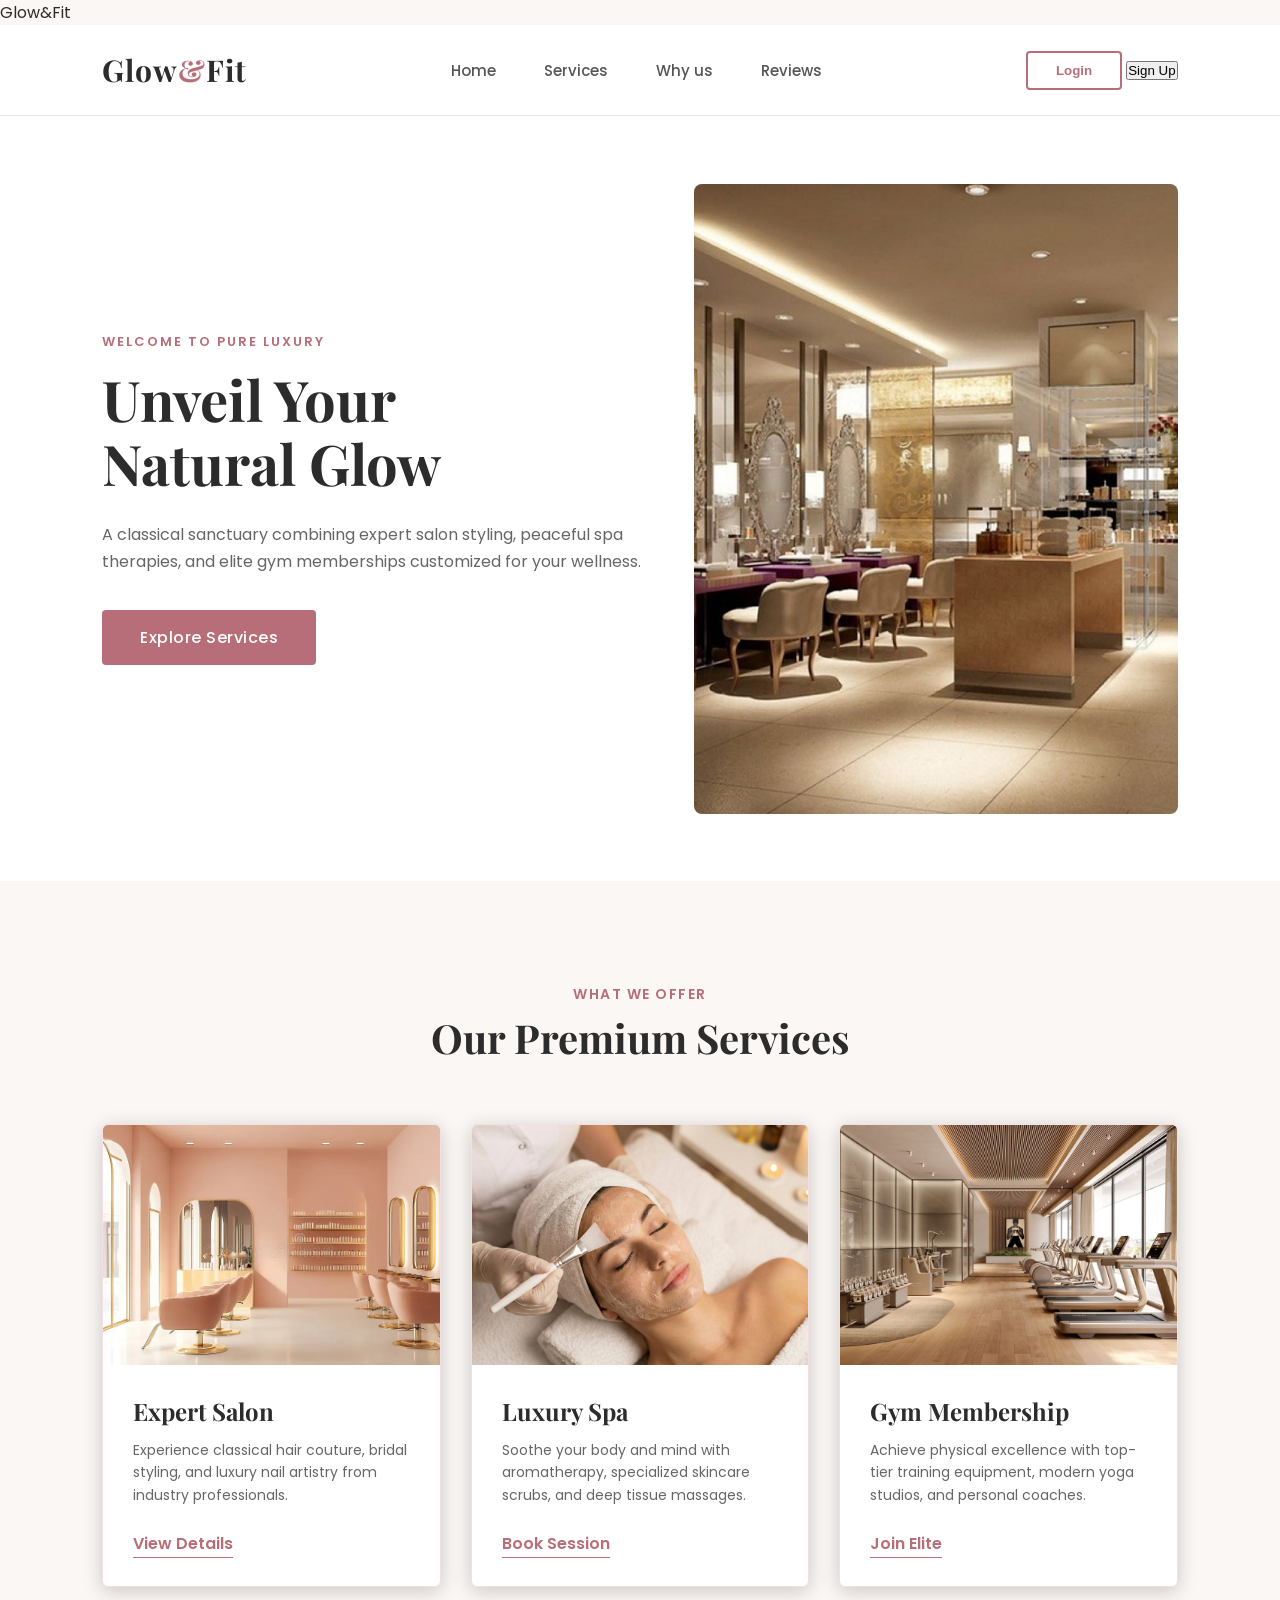
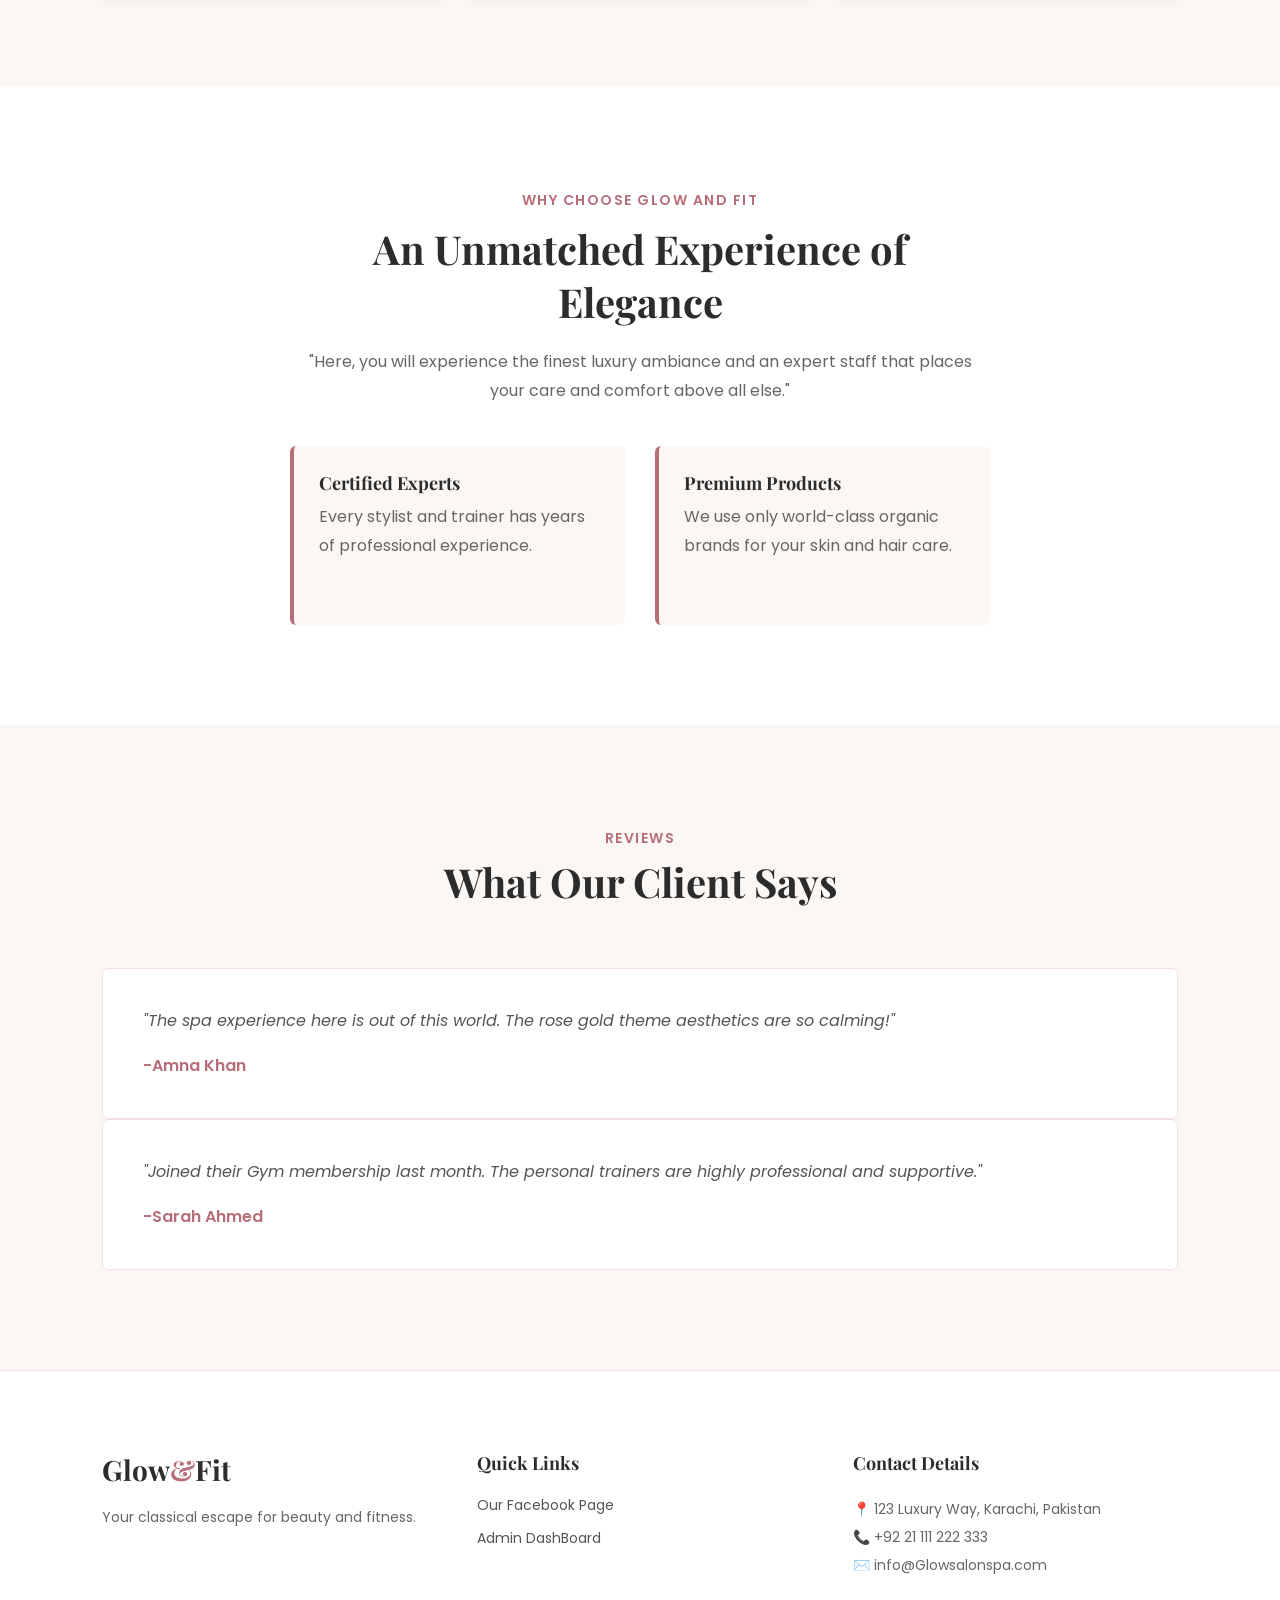
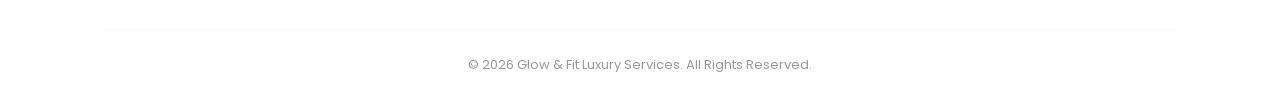
==== commit 6bca84cf: "Refactor index.html for improved structure and features" ====
--- a/index.html
+++ b/index.html
@@ -3,112 +3,115 @@
 <head>
     <meta charset="UTF-8">
     <meta name="viewport" content="width=device-width, initial-scale=1.0">
-    <title>Glow and Fit |Spa, Salon & Gym</title>
+    <title>Glow and Fit | Spa, Salon & Gym</title>
     <link rel="stylesheet" href="style.css">
-    <link href="https://fonts.googleapis.com/css2?family=Playfair+Display:ital,wght@0,400..900;1,400..900&family=Poppins:wght@300;400;500;600&display=swap" rel="stylesheet">
+    <link href="https://fonts.googleapis.com/css2?family=Playfair+Display:ital,wght=0,400..900;1,400..900&family=Poppins:wght=300;400;500;600&display=swap" rel="stylesheet">
 </head>
 <body>
+
+<div class="custom-preloader" id="preloader">
+    <div class="preloader-content">Glow<span>&</span>Fit</div>
+</div>
+
 <header class="navbar">
     <div class="logo">Glow<span>&</span>Fit</div>
     <nav class="nav-links">
-     <a href="#home">Home</a>  
-     <a href="#services">Services</a>
-     <a href="#why-choose-us">Why us</a> 
-     <a href="#testimonials">Reviews</a>
+        <a href="#home">Home</a>  
+        <a href="#services">Services</a>
+        <a href="#why-choose-us">Why us</a> 
+        <a href="#testimonials">Reviews</a>
     </nav>
-     <div class="nav-btn">
-    <button id="loginBtn" class="btn-login" style="cursor: pointer; border: none; outline: none;">Login</button>
-</div>
+    <div class="nav-auth-btns">
+        <button id="loginBtn" class="btn-login">Login</button>
+        <button id="signupBtn" class="btn-signup">Sign Up</button>
+    </div>
 </header>
-<!--Hero section-->
+
 <section id="home" class="hero">
-   <div class="hero-content">
-   <span class="hero-tagline">Welcome to Pure Luxury</span> 
-   <h1>Unveil Your <br>Natural Glow</h1>
-   <p>A classical sanctuary combining expert salon styling, peaceful spa therapies, and elite gym memberships customized for your wellness.</p>
-   <a href="#services" class="btn-cta">Explore Services</a>
-   </div>
-   <div class="hero-img-container">
-   <div class="hero-main-img"></div>
-   </div>
-   </section>
-   <!---SERVICES SECTION-->
-   <section id="services" class="services-container">
-        <div class="section-title">
-            <span>What We Offer</span>
-            <h2>Our Premium Services</h2>
-        </div>
-        <div class="services-grid">
-        <!--SERVICES 1: SPA SERVICES-->  
-    <div class="service-card">
-        <div class="card-image salon-img"></div>
-        <div class="card-content">
-            <h3>Expert Salon</h3>
-            <p>Experience classical hair couture, bridal styling, and luxury nail artistry from industry professionals.</p>
-                    <a href="#" class="card-link">View Details</a>
-        </div>
-    </div>  
-    <!---SERVICES 2: SPA-->
-    <div class="service-card">
-        <div class="card-image spa-img"></div>
-        <div class="card-content">
-            <h3>Luxury Spa</h3>
-            <p>Soothe your body and mind with aromatherapy, specialized skincare scrubs, and deep tissue massages.</p>
-            <a href="#" class="card-link">Book Session </a>
-        </div>
-    </div>
-    <!---SERVICES 3:GYM-->
-    <div class="service-card">
-        <div class="card-image gym-img"></div>
-        <div class="card-content">
-            <h3>Gym Membership</h3>
-            <p>Achieve physical excellence with top-tier training equipment, modern yoga studios, and personal coaches.</p>
-                    <a href="#" class="card-link">Join Elite</a>
-                </div>
-        </div>
-    </div>
-    </section>
-    <!---WHY CHOOSE US SECTION-->
-    <section id="why-choose-us" class="why-us-container">
-        <div class="why-us-content">
-            <span>Why choose Glow and Fit</span>
-            <h2>An Unmatched Experience of Elegance</h2>
-            <p>"Here, you will experience the finest luxury ambiance and an expert staff that places your care and comfort above all else."</p>
-            <div class="features-list">
-                <div class="feature-item">
-                    <h4>Certified Experts</h4>
-                    <p>Every stylist and trainer has years of professional experience.</p>
-                </div>
-                <div class="feature-item">
-                    <h4>Premium Products</h4>
-                    <p>We use only world-class organic brands for your skin and hair care.</p>
-                </div>
-            </div>
-        </div>
-    </section>
-    <!---TESTIMONIALS SECTION-->
-    <section id="testimonials" class="testimonails-container">
-        <div class="section-title">
-            <span>Reviews</span>
-            <h2>What Our Client Says</h2>
-        </div>
-        <div class="testimonials-grid">
-            <div class="testimonial-card">
-              <p class="review-text">"The spa experience here is out of this world. The rose gold theme aesthetics are so calming!"</p>
-             <h4 class="cleint-name">-Amna Khan</h4>
-            </div>
-            <div class="testimonial-card">
-             <p class="review-text">"Joined their Gym membership last month. The personal trainers are highly professional and supportive."</p>
-          <h4 class="cleint-name">-Sarah Ahmed</h4>  
-            </div>
-        </div>
-    </section>
-   <!---FOOTER SECTION-->   
-   <footer class="footer">
+    <div class="hero-content">
+        <span class="hero-tagline">Welcome to Pure Luxury</span> 
+        <h1>Unveil Your <br>Natural Glow</h1>
+        <p>A classical sanctuary combining expert salon styling, peaceful spa therapies, and elite gym memberships customized for your wellness.</p>
+        <a href="#services" class="btn-cta">Explore Services</a>
+    </div>
+    <div class="hero-img-container">
+        <div class="hero-main-img"></div>
+    </div>
+</section>
+
+<section id="services" class="services-container">
+    <div class="section-title">
+        <span>What We Offer</span>
+        <h2>Our Premium Services</h2>
+    </div>
+    <div class="services-grid">
+        <div class="service-card">
+            <div class="card-image salon-img"></div>
+            <div class="card-content">
+                <h3>Expert Salon</h3>
+                <p>Experience classical hair couture, bridal styling, and luxury nail artistry from industry professionals.</p>
+                <a href="#" class="card-link">View Details</a>
+            </div>
+        </div>  
+        <div class="service-card">
+            <div class="card-image spa-img"></div>
+            <div class="card-content">
+                <h3>Luxury Spa</h3>
+                <p>Soothe your body and mind with aromatherapy, specialized skincare scrubs, and deep tissue massages.</p>
+                <a href="#" class="card-link">Book Session </a>
+            </div>
+        </div>
+        <div class="service-card">
+            <div class="card-image gym-img"></div>
+            <div class="card-content">
+                <h3>Gym Membership</h3>
+                <p>Achieve physical excellence with top-tier training equipment, modern yoga studios, and personal coaches.</p>
+                <a href="#" class="card-link">Join Elite</a>
+            </div>
+        </div>
+    </div>
+</section>
+
+<section id="why-choose-us" class="why-us-container">
+    <div class="why-us-content">
+        <span>Why choose Glow and Fit</span>
+        <h2>An Unmatched Experience of Elegance</h2>
+        <p>"Here, you will experience the finest luxury ambiance and an expert staff that places your care and comfort above all else."</p>
+        <div class="features-list">
+            <div class="feature-item">
+                <h4>Certified Experts</h4>
+                <p>Every stylist and trainer has years of professional experience.</p>
+            </div>
+            <div class="feature-item">
+                <h4>Premium Products</h4>
+                <p>We use only world-class organic brands for your skin and hair care.</p>
+            </div>
+        </div>
+    </div>
+</section>
+
+<section id="testimonials" class="testimonails-container">
+    <div class="section-title">
+        <span>Reviews</span>
+        <h2>What Our Client Says</h2>
+    </div>
+    <div class="testimonials-grid">
+        <div class="testimonial-card">
+            <p class="review-text">"The spa experience here is out of this world. The rose gold theme aesthetics are so calming!"</p>
+            <h4 class="cleint-name">-Amna Khan</h4>
+        </div>
+        <div class="testimonial-card">
+            <p class="review-text">"Joined their Gym membership last month. The personal trainers are highly professional and supportive."</p>
+            <h4 class="cleint-name">-Sarah Ahmed</h4> 
+        </div>
+    </div>
+</section>
+
+<footer class="footer">
     <div class="footer-grid">
         <div class="footer-box">
-    <h3 class="footer-logo">Glow<span>&</span>Fit</h3>
-    <p>Your classical escape for beauty and fitness.</p>
+            <h3 class="footer-logo">Glow<span>&</span>Fit</h3>
+            <p>Your classical escape for beauty and fitness.</p>
         </div>
         <div class="footer-box">
             <h4>Quick Links</h4>
@@ -116,73 +119,197 @@
             <a href="Dashboard.html">Admin DashBoard</a>
         </div>
         <div class="footer-box">
-                <h4>Contact Details</h4>
-                <p>📍 123 Luxury Way, Karachi, Pakistan</p>
-                <p>📞 +92 21 111 222 333</p>
-                <p>✉️ info@Glowsalonspa.com</p>
-            </div>
+            <h4>Contact Details</h4>
+            <p>📍 123 Luxury Way, Karachi, Pakistan</p>
+            <p>📞 +92 21 111 222 333</p>
+            <p>✉️ info@Glowsalonspa.com</p>
+        </div>
     </div>
     <div class="footer-bottom">
-      <p>&copy; 2026 Glow & Fit Luxury Services. All Rights Reserved.</p>  
-    </div>
-   </footer>
-        <div class="login-overlay" id="loginModal">
-        <div class="login-modal-box">
-            <span class="close-btn" id="closeModal">&times;</span>
+        <p>&copy; 2026 Glow & Fit Luxury Services. All Rights Reserved.</p> 
+    </div>
+</footer>
+
+<div class="login-overlay" id="authModal">
+    <div class="login-modal-box">
+        <span class="close-btn" id="closeModal">&times;</span>
+        
+        <div class="modal-header">
+            <h2 class="logo">Glow<span>&</span>Fit</h2>
+            <div class="auth-tabs">
+                <button class="tab-btn active" id="loginTab">Login</button>
+                <button class="tab-btn" id="signupTab">Sign Up</button>
+            </div>
+        </div>
+
+        <form id="loginForm" class="modal-form">
+            <div class="input-field">
+                <label>Email Address</label>
+                <input type="email" id="loginEmail" placeholder="example@mail.com" required>
+            </div>
+            <div class="input-field">
+                <label>Password</label>
+                <input type="password" id="loginPassword" placeholder="••••••••" required>
+            </div>
+            <div class="error-msg" id="loginError"></div>
+            <button type="submit" class="btn-submit">Login Now</button>
+        </form>
+
+        <form id="signupForm" class="modal-form style-hidden">
+            <div class="input-field">
+                <label>Username</label>
+                <input type="text" id="signupUser" placeholder="Your Full Name" required>
+            </div>
+            <div class="input-field">
+                <label>Email Address</label>
+                <input type="email" id="signupEmail" placeholder="example@mail.com" required>
+            </div>
+            <div class="input-field">
+                <label>Address</label>
+                <input type="text" id="signupAddress" placeholder="Your City/Address" required>
+            </div>
+            <div class="input-field">
+                <label>Password</label>
+                <input type="password" id="signupPassword" placeholder="••••••••" required>
+            </div>
+            <div class="error-msg success" id="signupSuccess"></div>
+            <button type="submit" class="btn-submit">Register Now</button>
+        </form>
+    </div>
+</div>
+
+<script>
+    // PRELOADER TIMEOUT LOGIC
+    window.addEventListener('DOMContentLoaded', () => {
+        const preloader = document.getElementById('preloader');
+        setTimeout(() => {
+            preloader.classList.add('fade-out');
+        }, 1500); // 1500 milliseconds = 1.5 Seconds delay
+    });
+
+    const authModal = document.getElementById('authModal');
+    const loginBtn = document.getElementById('loginBtn');
+    const signupBtn = document.getElementById('signupBtn');
+    const closeModal = document.getElementById('closeModal');
+
+    const loginTab = document.getElementById('loginTab');
+    const signupTab = document.getElementById('signupTab');
+    const loginForm = document.getElementById('loginForm');
+    const signupForm = document.getElementById('signupForm');
+
+    const loginError = document.getElementById('loginError');
+    const signupSuccess = document.getElementById('signupSuccess');
+
+    // Modal behavior open/close
+    loginBtn.addEventListener('click', () => {
+        authModal.style.display = 'flex';
+        switchTab('login');
+    });
+
+    signupBtn.addEventListener('click', () => {
+        authModal.style.display = 'flex';
+        switchTab('signup');
+    });
+
+    closeModal.addEventListener('click', () => {
+        authModal.style.display = 'none';
+        clearMessages();
+    });
+
+    window.addEventListener('click', (e) => {
+        if (e.target === authModal) {
+            authModal.style.display = 'none';
+            clearMessages();
+        }
+    });
+
+    // Tab Switching functionality
+    loginTab.addEventListener('click', () => switchTab('login'));
+    signupTab.addEventListener('click', () => switchTab('signup'));
+
+    function switchTab(type) {
+        clearMessages();
+        if (type === 'login') {
+            loginTab.classList.add('active');
+            signupTab.classList.remove('active');
+            loginForm.classList.remove('style-hidden');
+            signupForm.classList.add('style-hidden');
+        } else {
+            signupTab.classList.add('active');
+            loginTab.classList.remove('active');
+            signupForm.classList.remove('style-hidden');
+            loginForm.classList.add('style-hidden');
+        }
+    }
+
+    function clearMessages() {
+        loginError.innerText = '';
+        signupSuccess.innerText = '';
+        signupSuccess.classList.remove('error-text');
+    }
+
+    // ========================================================
+    // LOGIC CODE: UPDATED BACKEND SIMULATION USING LOCALSTORAGE
+    // ========================================================
+
+    signupForm.addEventListener('submit', (e) => {
+        e.preventDefault();
+        
+        const username = document.getElementById('signupUser').value.trim();
+        const email = document.getElementById('signupEmail').value.trim().toLowerCase();
+        const address = document.getElementById('signupAddress').value.trim();
+        const password = document.getElementById('signupPassword').value;
+
+        let users = JSON.parse(localStorage.getItem('glowFitUsers')) || [];
+
+        // Check if email already registered
+        const userExists = users.some(user => user.email === email);
+
+        if (userExists) {
+            signupSuccess.innerText = '❌ This Email is already registered! Please Login.';
+            signupSuccess.classList.add('error-text');
+            return;
+        }
+
+        // Add new user data object
+        users.push({ username, email, address, password });
+        localStorage.setItem('glowFitUsers', JSON.stringify(users));
+
+        // Current register hone wale user ka naam save ho raha hai
+        localStorage.setItem('userName', username);
+
+        signupSuccess.classList.remove('error-text');
+        signupSuccess.innerText = '✅ Registration Successful! Redirecting to Dashboard...';
+        signupForm.reset();
+
+        setTimeout(() => {
+            window.location.href = 'Dashboard.html';
+        }, 1500);
+    });
+
+    loginForm.addEventListener('submit', (e) => {
+        e.preventDefault();
+
+        const email = document.getElementById('loginEmail').value.trim().toLowerCase();
+        const password = document.getElementById('loginPassword').value;
+
+        let users = JSON.parse(localStorage.getItem('glowFitUsers')) || [];
+
+        // Find user by email and password match
+        const validUser = users.find(user => user.email === email && user.password === password);
+
+        if (validUser) {
+            loginError.innerText = '';
+
+            // Login hone wale correct user ka actual naam memory me save ho raha hai
+            localStorage.setItem('userName', validUser.username);
             
-            <div class="modal-header">
-                <h2 class="logo">Glow<span>&</span>Fit</h2>
-                <p>Enter your details to access the dashboard</p>
-            </div>
-
-            <form action="Dashboard.html" class="modal-form">
-                <div class="input-field">
-                    <label>Username</label>
-                    <input type="text" placeholder="Your Full Name" required>
-                </div>
-
-                <div class="input-field">
-                    <label>Email Address</label>
-                    <input type="email" placeholder="example@mail.com" required>
-                </div>
-
-                <div class="input-field">
-                    <label>Address</label>
-                    <input type="text" placeholder="Your City/Address" required>
-                </div>
-
-                <div class="input-field">
-                    <label>Password</label>
-                    <input type="password" placeholder="••••••••" required>
-                </div>
-
-                <button type="submit" class="btn-submit">Login Now</button>
-            </form>
-        </div>
-    </div>
-
-    <script>
-        const loginBtn = document.getElementById('loginBtn');
-        const loginModal = document.getElementById('loginModal');
-        const closeModal = document.getElementById('closeModal');
-
-        loginBtn.addEventListener('click', () => {
-            loginModal.style.display = 'flex';
-        });
-
-        closeModal.addEventListener('click', () => {
-            loginModal.style.display = 'none';
-        });
-
-        window.addEventListener('click', (e) => {
-            if (e.target === loginModal) {
-                loginModal.style.display = 'none';
-            }
-        });
-    </script>
+            window.location.href = 'Dashboard.html';
+        } else {
+            loginError.innerText = '❌ Invalid Email or Password. Please Sign Up if you are a new user!';
+        }
+    });
+</script>
 
 </body>
 </html>
-
-
-
